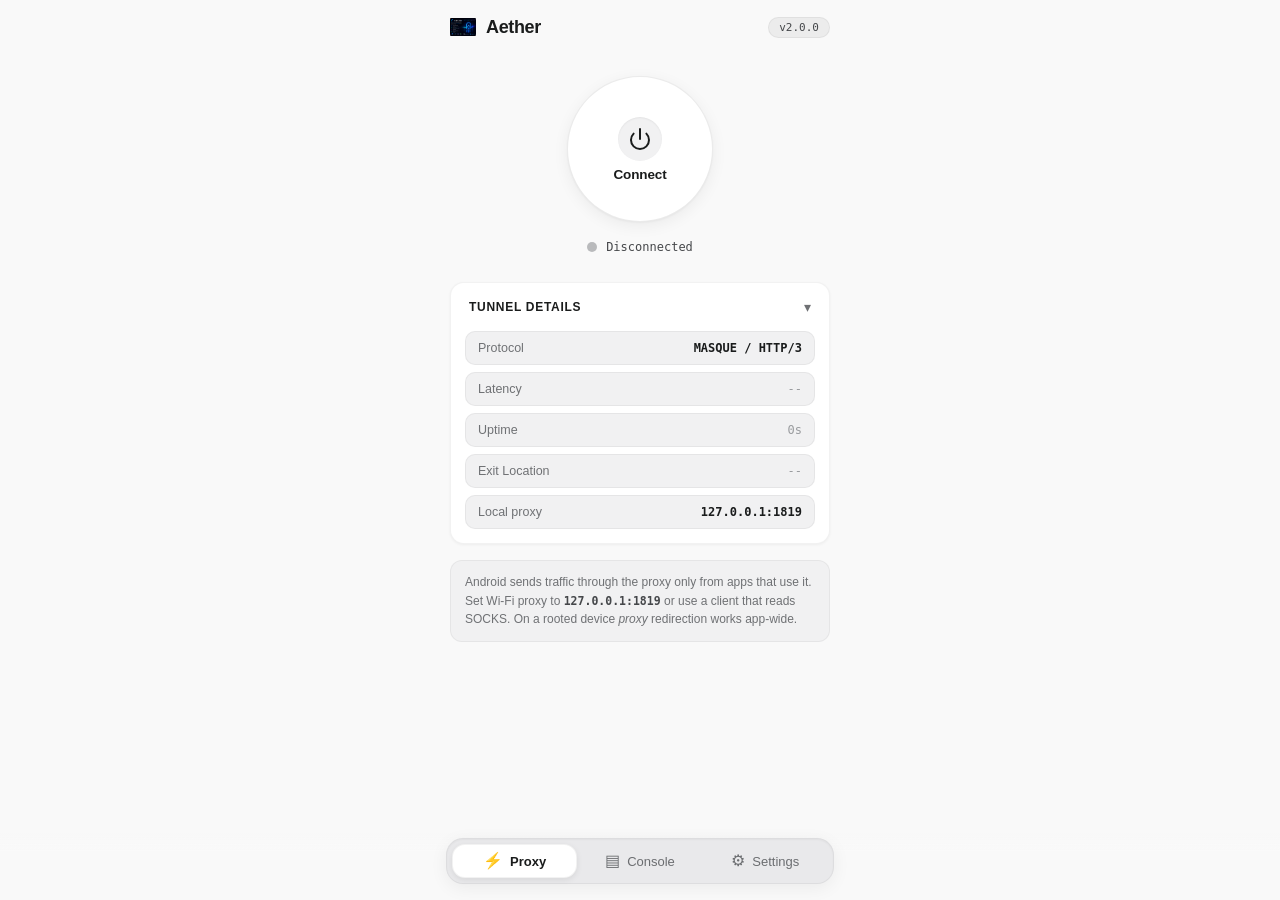
==== aether-mobile/ui/index.html @ 8cb01859 "Add Aether Android mobile app (Tauri v2, in-process core) + APK build workflow" ====
<!DOCTYPE html>
<html lang="en">
<head>
<meta charset="utf-8"/>
<meta name="viewport" content="width=device-width, initial-scale=1.0, viewport-fit=cover"/>
<title>Aether</title>
<link rel="stylesheet" href="css/style.css"/>
</head>
<body>
<main id="view-proxy" class="view active">
  <header class="bar">
    <div class="brand"><img src="assets/logo.png" alt="" class="logo"/><span class="brand-name">Aether</span></div>
    <span class="ver" id="verBadge">v2.0.0</span>
  </header>

  <section class="hero">
    <button id="connectBtn" class="big-btn" aria-pressed="false" type="button">
      <span class="beacon" id="beacon"></span>
      <span class="icon-wrap" id="iconWrap">
        <svg viewBox="0 0 24 24" fill="none" stroke="currentColor" stroke-width="2" stroke-linecap="round"><path d="M18.36 6.64a9 9 0 1 1-12.73 0"/><line x1="12" y1="2" x2="12" y2="12"/></svg>
      </span>
      <span class="btn-label" id="btnLabel">Connect</span>
    </button>
    <div class="status-line" role="status" aria-live="polite">
      <span class="dot" id="statusDot"></span>
      <span class="status-text" id="statusText">Disconnected</span>
    </div>
  </section>

  <section class="card" id="detailsCard">
    <button class="card-head" id="detailsToggle" aria-expanded="true" type="button">
      <span class="card-title">Tunnel Details</span>
      <span class="chev" id="detailsChev">▾</span>
    </button>
    <dl class="rows" id="detailsRows">
      <div class="row"><dt>Protocol</dt><dd id="valProtocol">MASQUE / HTTP/3</dd></div>
      <div class="row"><dt>Latency</dt><dd id="valLatency" class="dim">--</dd></div>
      <div class="row"><dt>Uptime</dt><dd id="valUptime" class="dim">0s</dd></div>
      <div class="row"><dt>Exit Location</dt><dd id="valExit" class="dim">--</dd></div>
      <div class="row"><dt>Local proxy</dt><dd id="valSocks">127.0.0.1:1819</dd></div>
    </dl>
  </section>

  <p class="hint">Android sends traffic through the proxy only from apps that use it. Set Wi-Fi proxy to <b id="hintSocks">127.0.0.1:1819</b> or use a client that reads SOCKS. On a rooted device <i>proxy</i> redirection works app-wide.</p>
</main>

<main id="view-console" class="view">
  <header class="bar">
    <div class="brand"><span class="brand-name">Activity</span></div>
    <div class="filters" role="tablist">
      <button class="chip active" data-filter="all" type="button">All</button>
      <button class="chip" data-filter="events" type="button">Events</button>
      <button class="chip" data-filter="errors" type="button">Errors</button>
    </div>
    <button class="icon-btn" id="clearLog" aria-label="Clear log" type="button">✕</button>
  </header>
  <div class="logbox" id="logbox" aria-live="polite"></div>
</main>

<main id="view-settings" class="view">
  <header class="bar">
    <div class="brand"><span class="brand-name">Settings</span></div>
    <span class="ver" id="verBadge2">v2.0.0</span>
  </header>

  <section class="field">
    <div class="field-top"><label for="protocolBtn">Protocol</label><span class="ok-tag" id="recTag">● Recommended</span></div>
    <button class="select" id="protocolBtn" type="button"><span id="protocolLabel">MASQUE (Default, HTTP/3)</span><span class="caret">▾</span></button>
    <div class="menu" id="protocolMenu" hidden>
      <button class="opt" data-val="masque" data-label="MASQUE (Default, HTTP/3)" data-desc="Low-latency tunnel over HTTP/3, looks like ordinary web traffic." type="button"><span>MASQUE (Default, HTTP/3)</span><span class="tick">✓</span></button>
      <button class="opt" data-val="masque-h2" data-label="MASQUE over TCP (HTTP/2)" data-desc="Same tunnel over TCP 443. Use when UDP is blocked or throttled." type="button"><span>MASQUE over TCP (HTTP/2)</span><span class="tick">✓</span></button>
      <button class="opt" data-val="wg" data-label="WireGuard" data-desc="Classic UDP tunnel. Fastest where UDP passes." type="button"><span>WireGuard</span><span class="tick">✓</span></button>
    </div>
    <p class="desc" id="protocolDesc">Low-latency tunnel over HTTP/3, looks like ordinary web traffic.</p>
  </section>

  <section class="field">
    <div class="field-top"><span>Scan speed</span><span class="mono-tag" id="scanHint">~default sweep</span></div>
    <div class="seg" data-group="scan" role="radiogroup">
      <button class="seg-btn" data-val="fast" data-hint="first answer wins" type="button">Fast</button>
      <button class="seg-btn active" data-val="balanced" data-hint="~default sweep" type="button">Balanced</button>
      <button class="seg-btn" data-val="deep" data-hint="whole ranges" type="button">Deep</button>
    </div>
    <p class="desc">Measures edge latency before it picks a gateway.</p>
  </section>

  <section class="field">
    <div class="field-top"><span>Obfuscation</span><span class="mono-tag" id="obfHint">padding + jitter</span></div>
    <div class="seg" data-group="obfuscation" role="radiogroup">
      <button class="seg-btn" data-val="off" data-hint="raw packets (lowest overhead)" type="button">Off</button>
      <button class="seg-btn active" data-val="balanced" data-hint="padding + jitter" type="button">Balanced</button>
      <button class="seg-btn" data-val="strong" data-hint="max entropy" type="button">Strong</button>
    </div>
    <p class="desc">Shapes the handshake so deep packet inspection cannot match it.</p>
  </section>

  <section class="field">
    <div class="field-top"><label for="serverInput">Server (IP:port)</label><span class="mono-tag">Optional</span></div>
    <input id="serverInput" class="input mono" type="text" inputmode="url" placeholder="auto (leave empty)" autocomplete="off" spellcheck="false"/>
    <p class="desc">Usually you don't need this; Aether routes to the fastest verified edge by itself.</p>
  </section>

  <button class="restore" id="restoreBtn" type="button">Restore defaults</button>
  <span class="saved" id="savedFlash" hidden>✓ Saved</span>
</main>

<nav class="dock" aria-label="Main navigation" role="tablist">
  <div class="dock-inner">
    <span class="pill" id="dockPill"></span>
    <button class="tab active" data-view="proxy" type="button"><span class="t-ic">⚡</span><span>Proxy</span></button>
    <button class="tab" data-view="console" type="button"><span class="t-ic">▤</span><span>Console</span></button>
    <button class="tab" data-view="settings" type="button"><span class="t-ic">⚙</span><span>Settings</span></button>
  </div>
</nav>

<script src="js/app.js"></script>
</body>
</html>
---- aether-mobile/ui/css/style.css ----
/* Aether mobile — faithful port of the Stitch high-contrast design.
   No webfonts, no CDN: the phone may be behind filters. System UI + monospace only. */

:root {
  --bg: #f9f9f9;
  --card: #ffffff;
  --ink: #1a1c1c;
  --ink-2: #45474a;
  --ink-3: #6f7174;
  --line: rgba(0, 0, 0, 0.08);
  --line-2: rgba(0, 0, 0, 0.05);
  --seg-bg: #ebecee;
  --green: #1b6d24;
  --green-soft: #a0f399;
  --red: #ba1a1a;
  --red-soft: #ffdad6;
  --mono: ui-monospace, "Cascadia Mono", "Roboto Mono", Consolas, monospace;
  --sans: -apple-system, "Segoe UI", Roboto, Inter, "Helvetica Neue", Arial, sans-serif;
}

* { box-sizing: border-box; margin: 0; padding: 0; -webkit-tap-highlight-color: transparent; }

html, body {
  height: 100%;
  background: var(--bg);
  color: var(--ink);
  font-family: var(--sans);
  font-size: 14px;
  overscroll-behavior: none;
  user-select: none;
}

.view {
  display: none;
  flex-direction: column;
  min-height: 100%;
  max-width: 420px;
  margin: 0 auto;
  padding: 0 20px 120px;
}
.view.active { display: flex; }

.bar {
  display: flex;
  align-items: center;
  justify-content: space-between;
  gap: 8px;
  padding: 14px 0 10px;
}
.brand { display: flex; align-items: center; gap: 10px; }
.logo { width: 26px; height: 26px; border-radius: 6px; object-fit: contain; }
.brand-name { font-size: 18px; font-weight: 600; letter-spacing: -0.02em; }
.ver {
  font-family: var(--mono);
  font-size: 11px; font-weight: 500; color: var(--ink-2);
  background: #ececec; border: 1px solid var(--line-2);
  padding: 3px 10px; border-radius: 999px;
}

/* ---------- proxy ---------- */
.hero { display: flex; flex-direction: column; align-items: center; padding: 26px 0 10px; }

.big-btn {
  position: relative;
  width: 146px; height: 146px; border-radius: 50%;
  background: var(--card);
  border: 1px solid var(--line);
  box-shadow: 0 4px 16px rgba(0,0,0,.06), 0 1px 2px rgba(0,0,0,.04);
  display: flex; flex-direction: column; align-items: center; justify-content: center; gap: 6px;
  cursor: pointer;
  transition: transform .15s ease, background .25s ease, border-color .25s ease, box-shadow .25s ease;
  color: var(--ink);
}
.big-btn:active { transform: scale(.96); }
.icon-wrap {
  width: 44px; height: 44px; border-radius: 50%;
  background: #f1f1f2; color: var(--ink);
  display: flex; align-items: center; justify-content: center;
  box-shadow: inset 0 1px 2px rgba(0,0,0,.06);
  transition: background .25s ease, color .25s ease;
}
.icon-wrap svg { width: 24px; height: 24px; }
.btn-label { font-size: 13.5px; font-weight: 600; letter-spacing: -0.01em; }
.beacon {
  display: none;
  position: absolute; inset: -5px; border-radius: 50%;
  background: var(--green); opacity: .18;
  animation: ping 1.6s cubic-bezier(0, 0, .2, 1) infinite;
  pointer-events: none;
}
@keyframes ping { 75%, 100% { transform: scale(1.18); opacity: 0; } }

.big-btn.on {
  background: var(--green); border-color: var(--green);
  color: #fff;
  box-shadow: 0 6px 22px rgba(27, 109, 36, .35), 0 1px 2px rgba(0,0,0,.06);
}
.big-btn.on .icon-wrap { background: rgba(255,255,255,.18); color: #fff; box-shadow: none; }
.big-btn.on .beacon { display: block; background: #fff; opacity: .14; }
.big-btn.busy .icon-wrap svg { animation: spin 1s linear infinite; }
@keyframes spin { to { transform: rotate(360deg); } }

.status-line { display: flex; align-items: center; gap: 9px; margin-top: 18px; }
.dot { width: 10px; height: 10px; border-radius: 50%; background: #b9babc; transition: background .25s; }
.dot.green { background: var(--green); }
.dot.amber { background: #b26a00; }
.dot.red { background: var(--red); }
.status-text { font-family: var(--mono); font-size: 12px; font-weight: 500; color: var(--ink-2); }
.status-text.green { color: var(--green); font-weight: 600; }
.status-text.red { color: var(--red); font-weight: 600; }

.card {
  background: var(--card);
  border: 1px solid var(--line-2);
  border-radius: 14px;
  box-shadow: 0 1px 3px rgba(0,0,0,.05);
  overflow: hidden;
  margin-top: 18px;
}
.card-head {
  width: 100%; display: flex; align-items: center; justify-content: space-between;
  padding: 16px 18px; background: none; border: none; cursor: pointer;
}
.card-title {
  font-size: 12px; font-weight: 600; letter-spacing: .06em; text-transform: uppercase;
  color: var(--ink);
}
.chev { color: var(--ink-3); transition: transform .2s; font-size: 14px; }
.chev.closed { transform: rotate(-90deg); }
.rows { padding: 0 14px 14px; display: flex; flex-direction: column; gap: 7px; }
.rows.hidden { display: none; }
.row {
  display: flex; align-items: center; justify-content: space-between;
  background: #f1f1f2; border: 1px solid var(--line-2);
  padding: 9px 12px; border-radius: 10px;
}
.row dt { font-size: 12.5px; font-weight: 500; color: var(--ink-3); }
.row dd { font-family: var(--mono); font-size: 12px; font-weight: 600; color: var(--ink); }
.row dd.dim { color: #9a9c9f; font-weight: 500; }

.hint {
  margin-top: 16px; padding: 12px 14px;
  font-size: 12px; line-height: 1.55; color: var(--ink-3);
  background: #f1f1f2; border-radius: 12px; border: 1px solid var(--line-2);
}
.hint b { font-family: var(--mono); font-size: 11.5px; color: var(--ink-2); }

/* ---------- console ---------- */
.filters { display: flex; gap: 4px; background: var(--seg-bg); border: 1px solid var(--line-2); padding: 4px; border-radius: 13px; }
.chip {
  border: none; background: transparent; cursor: pointer;
  font-family: var(--sans); font-size: 12px; font-weight: 600; color: var(--ink-2);
  padding: 7px 12px; border-radius: 9px; transition: all .15s;
}
.chip.active { background: #fff; color: var(--ink); box-shadow: 0 1px 3px rgba(0,0,0,.08); }
.icon-btn { border: none; background: transparent; color: var(--ink-2); font-size: 15px; padding: 8px; cursor: pointer; border-radius: 9px; }
.icon-btn:active { background: #ececec; }

.logbox {
  flex: 1; min-height: 300px;
  background: var(--card); border: 1px solid var(--line-2); border-radius: 14px;
  box-shadow: 0 1px 3px rgba(0,0,0,.05);
  padding: 10px; display: flex; flex-direction: column; gap: 5px;
  overflow-y: auto; font-family: var(--mono); font-size: 11.5px; line-height: 1.5;
}
.lg { display: flex; gap: 9px; padding: 7px 9px; border-radius: 10px; color: var(--ink); }
.lg .t { color: #8a8c8f; flex-shrink: 0; }
.lg .d { width: 6px; height: 6px; border-radius: 50%; background: #b9babc; margin-top: 5px; flex-shrink: 0; }
.lg.ev { background: #eaf6ea; border: 1px solid rgba(27,109,36,.16); font-weight: 500; }
.lg.ev .d { background: var(--green); }
.lg.ev .t { color: var(--green); }
.lg.err { background: #fdecec; border: 1px solid rgba(186,26,26,.16); }
.lg.err .d { background: var(--red); }
.lg.err .t { color: var(--red); }
.lg.dbg { color: var(--ink-3); }
.lg-empty { text-align: center; color: var(--ink-3); font-family: var(--sans); font-size: 13px; padding: 40px 10px; }

/* ---------- settings ---------- */
.field { margin-top: 18px; display: flex; flex-direction: column; gap: 8px; }
.field-top { display: flex; align-items: center; justify-content: space-between; }
.field-top label, .field-top span:first-child { font-size: 13.5px; font-weight: 600; color: var(--ink); }
.ok-tag { font-family: var(--mono); font-size: 11px; font-weight: 500; color: var(--green); }
.mono-tag { font-family: var(--mono); font-size: 11px; color: var(--ink-3); }

.select {
  width: 100%; height: 46px; padding: 0 14px;
  display: flex; align-items: center; justify-content: space-between;
  background: var(--card); color: var(--ink);
  border: 1px solid rgba(0,0,0,.14); border-radius: 10px;
  font-family: var(--sans); font-size: 13.5px; font-weight: 500;
  box-shadow: 0 1px 2px rgba(0,0,0,.05); cursor: pointer;
}
.caret { color: var(--ink-3); transition: transform .2s; }
.caret.up { transform: rotate(180deg); }

.menu {
  background: var(--card); border: 1px solid rgba(0,0,0,.12); border-radius: 13px;
  box-shadow: 0 12px 32px rgba(0,0,0,.14); padding: 6px; display: flex; flex-direction: column; gap: 2px;
}
.menu[hidden] { display: none; }
.opt {
  display: flex; align-items: center; justify-content: space-between; gap: 8px;
  width: 100%; text-align: left; background: transparent; border: none; cursor: pointer;
  padding: 11px 10px; border-radius: 9px; color: var(--ink); font-size: 13.5px; font-weight: 500;
}
.opt .tick { color: var(--green); font-weight: 700; opacity: 0; }
.opt.sel { background: #f1f1f2; font-weight: 600; }
.opt.sel .tick { opacity: 1; }
.desc { font-size: 12.5px; line-height: 1.55; color: var(--ink-3); }

.seg {
  display: grid; grid-template-columns: repeat(3, 1fr); gap: 4px;
  background: var(--seg-bg); border: 1px solid var(--line-2); padding: 4px; border-radius: 14px;
}
.seg-btn {
  border: none; background: transparent; cursor: pointer; padding: 10px 0;
  border-radius: 10px; font-family: var(--sans); font-size: 13px; font-weight: 500; color: var(--ink-3);
  transition: all .18s ease;
}
.seg-btn.active {
  background: #fff; color: var(--ink); font-weight: 600;
  box-shadow: 0 1px 3px rgba(0,0,0,.08), 0 1px 2px rgba(0,0,0,.04);
  border: 1px solid var(--line-2);
}

.input {
  width: 100%; height: 46px; padding: 0 14px;
  background: var(--card); color: var(--ink);
  border: 1px solid rgba(0,0,0,.14); border-radius: 10px;
  font-size: 13px; box-shadow: 0 1px 2px rgba(0,0,0,.04);
}
.input.mono { font-family: var(--mono); }
.input::placeholder { color: #a0a2a5; font-family: var(--mono); }
.input:focus { outline: none; border-color: rgba(0,0,0,.3); box-shadow: 0 0 0 3px rgba(0,0,0,.05); }

.restore {
  margin-top: 26px; align-self: flex-start;
  border: none; background: transparent; cursor: pointer;
  color: var(--ink-2); font-family: var(--sans); font-size: 13px; font-weight: 500;
  padding: 8px 4px;
}
.restore:active { color: var(--ink); }
.saved { margin-top: 8px; font-family: var(--mono); font-size: 11.5px; color: var(--green); align-self: flex-end; }

/* ---------- dock ---------- */
.dock {
  position: fixed; left: 0; right: 0; bottom: 0; z-index: 40;
  padding: 6px 16px calc(16px + env(safe-area-inset-bottom));
  display: flex; justify-content: center;
  background: linear-gradient(to top, var(--bg) 70%, transparent);
  pointer-events: none;
}
.dock-inner {
  pointer-events: auto;
  position: relative;
  width: 100%; max-width: 388px;
  display: flex; align-items: center;
  background: #e9e9eb; border: 1px solid var(--line-2);
  border-radius: 17px; padding: 5px;
  box-shadow: inset 0 1px 2px rgba(0,0,0,.04), 0 4px 18px rgba(0,0,0,.06);
}
.pill {
  position: absolute; top: 5px; bottom: 5px; left: 5px;
  width: calc((100% - 10px) / 3);
  background: #fff; border: 1px solid var(--line-2); border-radius: 13px;
  box-shadow: 0 2px 6px rgba(0,0,0,.08);
  transition: transform .28s cubic-bezier(.16, 1, .3, 1);
  pointer-events: none;
}
.tab {
  position: relative; z-index: 2; flex: 1;
  display: flex; align-items: center; justify-content: center; gap: 7px;
  padding: 9px 0; border: none; background: transparent; cursor: pointer;
  font-family: var(--sans); font-size: 13px; font-weight: 500; color: #6b6d70;
  transition: color .18s;
}
.tab .t-ic { font-size: 16px; line-height: 1; }
.tab.active { color: var(--ink); font-weight: 600; }
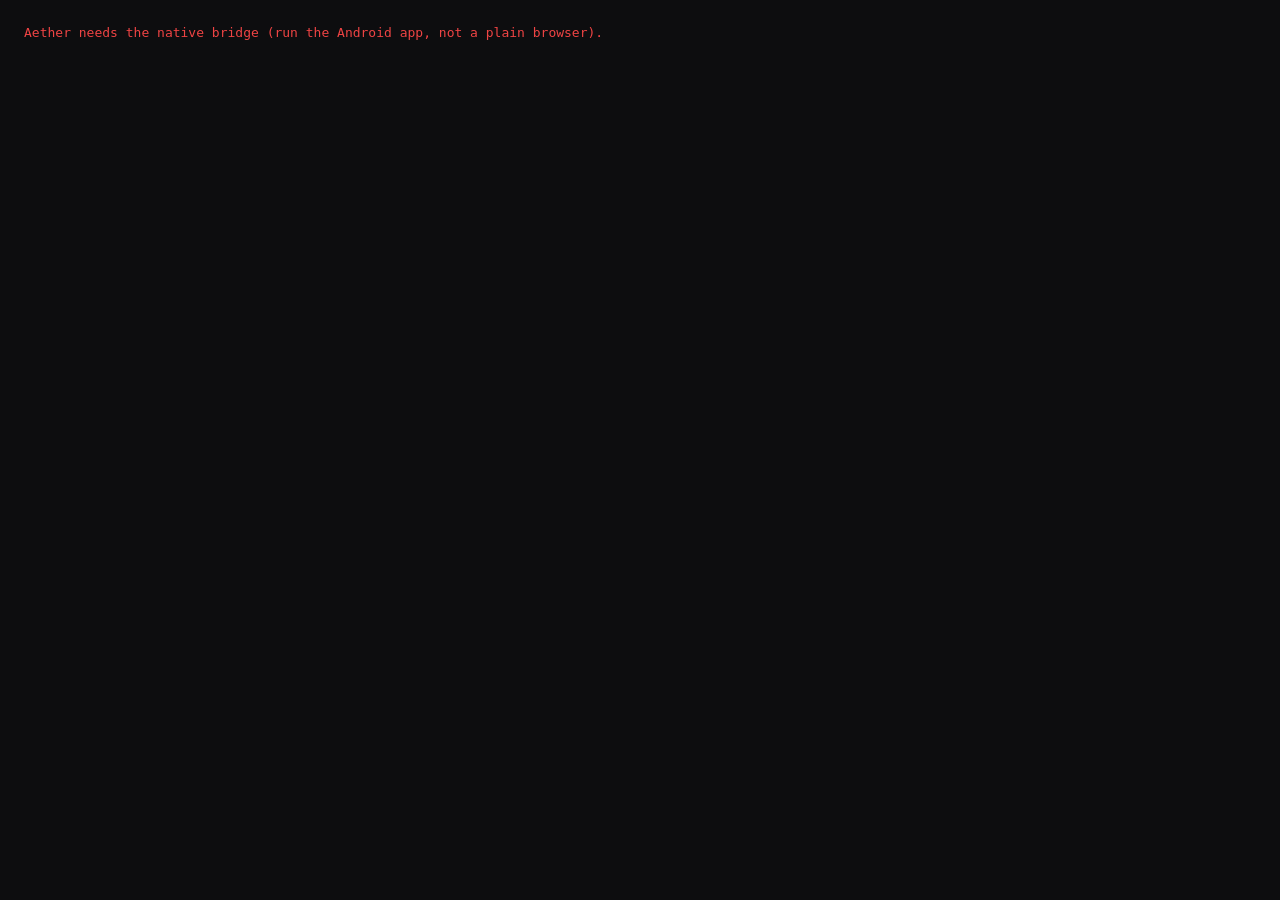
==== commit 58e1aaff: "Rebuild the mobile console UI and wire a real system-wide VpnService tun2socks" ====
--- a/aether-mobile/ui/index.html
+++ b/aether-mobile/ui/index.html
@@ -1,118 +1,266 @@
 <!DOCTYPE html>
-<html lang="en">
+<html class="dark" lang="en">
 <head>
 <meta charset="utf-8"/>
-<meta name="viewport" content="width=device-width, initial-scale=1.0, viewport-fit=cover"/>
+<meta content="width=device-width, initial-scale=1.0, maximum-scale=1.0, user-scalable=no, viewport-fit=cover" name="viewport"/>
 <title>Aether</title>
-<link rel="stylesheet" href="css/style.css"/>
+<link href="./css/style.css" rel="stylesheet"/>
 </head>
 <body>
-<main id="view-proxy" class="view active">
-  <header class="bar">
-    <div class="brand"><img src="assets/logo.png" alt="" class="logo"/><span class="brand-name">Aether</span></div>
-    <span class="ver" id="verBadge">v2.0.0</span>
-  </header>
-
-  <section class="hero">
-    <button id="connectBtn" class="big-btn" aria-pressed="false" type="button">
-      <span class="beacon" id="beacon"></span>
-      <span class="icon-wrap" id="iconWrap">
-        <svg viewBox="0 0 24 24" fill="none" stroke="currentColor" stroke-width="2" stroke-linecap="round"><path d="M18.36 6.64a9 9 0 1 1-12.73 0"/><line x1="12" y1="2" x2="12" y2="12"/></svg>
-      </span>
-      <span class="btn-label" id="btnLabel">Connect</span>
+<header class="topbar">
+  <div class="brand">
+    <svg class="brand-mark" viewBox="0 0 32 32" aria-hidden="true">
+      <defs><linearGradient id="ag" x1="0" y1="0" x2="1" y2="1">
+        <stop offset="0" stop-color="#ffd7a8"/><stop offset="0.5" stop-color="#f2711c"/><stop offset="1" stop-color="#9e4300"/>
+      </linearGradient></defs>
+      <rect x="1.5" y="1.5" width="29" height="29" rx="9" fill="#141417" stroke="#2a2a30"/>
+      <path d="M16 7.5 L23 24 H19.4 L18.1 20.6 H13.9 L12.6 24 H9 Z M14.9 17.6 H17.1 L16 14.2 Z" fill="url(#ag)"/>
+    </svg>
+    <div class="brand-text">
+      <span class="brand-name">Aether</span>
+      <span class="tag" id="version-tag">v2.0.0</span>
+    </div>
+  </div>
+  <button class="icon-btn" id="header-mode-btn" title="Routing mode" type="button">
+    <span class="mode-chip" id="header-mode-chip">PROXY</span>
+  </button>
+</header>
+
+<main id="main">
+  <!-- ============================ PROXY ============================ -->
+  <section class="view active" id="view-proxy">
+    <!-- Routing mode: real switch between the SOCKS5 proxy and the system-wide VPN -->
+    <div class="seg" id="mode-group" role="group" aria-label="Routing mode">
+      <button class="seg-btn active" data-mode="proxy" type="button">
+        <span>Proxy (SOCKS5)</span>
+        <small>apps you point at 127.0.0.1:1819</small>
+      </button>
+      <button class="seg-btn" data-mode="vpn" type="button">
+        <span>VPN (system-wide)</span>
+        <small>every app, via VpnService</small>
+      </button>
+    </div>
+
+    <button class="route-card" id="route-card" type="button">
+      <span class="route-dot" id="route-dot"></span>
+      <span class="route-title" id="route-title">Smart Routing</span>
+      <span class="route-sub" id="route-sub">Auto-negotiate · fastest verified path</span>
+      <span class="route-ping" id="route-ping">-- ms</span>
     </button>
-    <div class="status-line" role="status" aria-live="polite">
-      <span class="dot" id="statusDot"></span>
-      <span class="status-text" id="statusText">Disconnected</span>
+
+    <div class="hero">
+      <div class="aura" id="glow-aura"></div>
+      <div class="orb-wrap" id="button-container">
+        <div class="ripple" id="ripple-wave"></div>
+        <svg class="orbital" viewBox="0 0 208 208" aria-hidden="true">
+          <circle class="orbital-track" cx="104" cy="104" r="92" fill="none" stroke-width="2.5"/>
+          <circle class="orbital-arc" id="progress-arc" cx="104" cy="104" r="92" fill="none" stroke-width="2.5"
+                  stroke-dasharray="578" stroke-dashoffset="578" stroke-linecap="round"/>
+        </svg>
+        <button class="power" id="main-power-btn" aria-label="Toggle tunnel" type="button">
+          <span class="power-well" id="power-inner-well">
+            <svg id="icon-power" class="power-icon" viewBox="0 0 24 24"><path d="M12 3v9"/><path d="M6.6 6.6a8 8 0 1 0 10.8 0"/></svg>
+            <svg id="icon-sync" class="power-icon hidden spin" viewBox="0 0 24 24"><path d="M21 12a9 9 0 1 1-3-6.7"/><path d="M21 3v6h-6"/></svg>
+            <svg id="icon-stop" class="power-icon hidden" viewBox="0 0 24 24"><rect x="6" y="6" width="12" height="12" rx="2"/></svg>
+            <svg id="icon-error" class="power-icon hidden" viewBox="0 0 24 24"><path d="M12 8v5"/><circle cx="12" cy="16.5" r="0.6"/><path d="M10.3 3.9 2.5 18a2 2 0 0 0 1.7 3h15.6a2 2 0 0 0 1.7-3L13.7 3.9a2 2 0 0 0-3.4 0Z"/></svg>
+          </span>
+        </button>
+      </div>
+      <div class="hero-status">
+        <div class="hero-status-head">
+          <span class="live-dot" id="live-indicator-dot"></span>
+          <h2 id="status-primary-text">Disconnected</h2>
+        </div>
+        <p class="mono dim" id="status-sub-text">Tap the dial to establish a verified tunnel</p>
+      </div>
+    </div>
+
+    <div class="stats">
+      <div class="stat">
+        <div class="stat-head"><span>Latency</span><span class="mono dim" id="stat-latency-hint">verified</span></div>
+        <div class="stat-value"><span id="stat-latency">--</span><small>ms</small></div>
+      </div>
+      <div class="stat">
+        <div class="stat-head"><span>Exit</span><span class="mono dim" id="stat-exit-hint">edge</span></div>
+        <div class="stat-value small"><span id="stat-exit">--</span></div>
+      </div>
+      <div class="stat">
+        <div class="stat-head"><span>Uptime</span><span class="mono dim">session</span></div>
+        <div class="stat-value small"><span id="card-uptime">00m 00s</span></div>
+      </div>
+    </div>
+
+    <div class="drawer" id="drawer">
+      <button class="drawer-head" id="details-toggle-btn" type="button" aria-expanded="false">
+        <span class="drawer-title">
+          <svg class="ic" viewBox="0 0 24 24"><rect x="3" y="4" width="18" height="16" rx="2"/><path d="m7 9 3 3-3 3"/><path d="M13 15h4"/></svg>
+          Engine telemetry
+        </span>
+        <span class="drawer-right">
+          <span class="pill" id="details-badge">idle</span>
+          <svg class="ic chev" id="drawer-chevron" viewBox="0 0 24 24"><path d="m6 9 6 6 6-6"/></svg>
+        </span>
+      </button>
+      <div class="drawer-body hidden" id="details-drawer-content">
+        <div class="row">
+          <div>
+            <span class="row-label">SOCKS5 ingress</span>
+            <span class="mono" id="socks-address">127.0.0.1:1819</span>
+          </div>
+          <button class="icon-btn small" id="copy-endpoint-btn" title="Copy endpoint" type="button">
+            <svg class="ic" viewBox="0 0 24 24"><rect x="9" y="9" width="11" height="11" rx="2"/><path d="M5 15V5a2 2 0 0 1 2-2h10"/></svg>
+          </button>
+        </div>
+        <div class="rows">
+          <div class="row"><span class="row-label">Routing mode</span><span class="mono" id="detail-mode">Proxy</span></div>
+          <div class="row"><span class="row-label">VPN service</span><span class="mono" id="detail-vpn">not requested</span></div>
+          <div class="row"><span class="row-label">Active protocol</span><span class="mono" id="protocol-name-display">--</span></div>
+          <div class="row"><span class="row-label">Transport</span><span class="mono" id="detail-transport">--</span></div>
+          <div class="row"><span class="row-label">Tunnel MTU</span><span class="mono" id="detail-mtu">--</span></div>
+          <div class="row"><span class="row-label">Exit edge</span><span class="mono" id="detail-edge">--</span></div>
+          <div class="row"><span class="row-label">WARP</span><span class="mono" id="detail-warp">--</span></div>
+          <div class="row"><span class="row-label">Session</span><span class="mono" id="stat-uptime">00m 00s</span></div>
+        </div>
+      </div>
+    </div>
+
+    <div class="summary">
+      <div class="summary-left">
+        <span class="summary-dot" id="summary-dot"></span>
+        <div>
+          <p class="summary-title" id="active-engine-title">No active engine</p>
+          <p class="mono dim" id="active-engine-sub">Protocol and obfuscation are chosen in Settings</p>
+        </div>
+      </div>
+      <button class="ghost-link" id="goto-settings" type="button">Edit</button>
     </div>
   </section>
 
-  <section class="card" id="detailsCard">
-    <button class="card-head" id="detailsToggle" aria-expanded="true" type="button">
-      <span class="card-title">Tunnel Details</span>
-      <span class="chev" id="detailsChev">▾</span>
-    </button>
-    <dl class="rows" id="detailsRows">
-      <div class="row"><dt>Protocol</dt><dd id="valProtocol">MASQUE / HTTP/3</dd></div>
-      <div class="row"><dt>Latency</dt><dd id="valLatency" class="dim">--</dd></div>
-      <div class="row"><dt>Uptime</dt><dd id="valUptime" class="dim">0s</dd></div>
-      <div class="row"><dt>Exit Location</dt><dd id="valExit" class="dim">--</dd></div>
-      <div class="row"><dt>Local proxy</dt><dd id="valSocks">127.0.0.1:1819</dd></div>
-    </dl>
+  <!-- ============================ CONSOLE ============================ -->
+  <section class="view" id="view-console">
+    <div class="bar">
+      <div class="chips" role="group" aria-label="Log filter">
+        <button class="chip active" data-filter="all" type="button">All</button>
+        <button class="chip" data-filter="events" type="button">Events</button>
+        <button class="chip" data-filter="errors" type="button">Errors</button>
+      </div>
+      <div class="bar-actions">
+        <button class="icon-btn" id="copy-log" title="Copy log stream" type="button">
+          <svg class="ic" viewBox="0 0 24 24"><rect x="9" y="9" width="11" height="11" rx="2"/><path d="M5 15V5a2 2 0 0 1 2-2h10"/></svg>
+        </button>
+        <button class="icon-btn" id="clearLog" title="Clear log" type="button">
+          <svg class="ic" viewBox="0 0 24 24"><path d="M4 7h16"/><path d="M9 7V5h6v2"/><path d="M6 7l1 13h10l1-13"/></svg>
+        </button>
+      </div>
+    </div>
+    <div class="terminal">
+      <div class="terminal-head">
+        <span class="term-dot"></span>
+        <span class="mono dim">aether core · stdout/stderr</span>
+        <span class="mono dim right" id="term-engine">idle</span>
+      </div>
+      <div class="feed" id="logbox">
+        <div class="lg-empty">Listening for core events…</div>
+      </div>
+      <div class="toast" id="copy-toast">Stream copied</div>
+    </div>
+    <footer class="foot">
+      <span class="pulse"><span class="pulse-ring"></span><span class="pulse-core"></span></span>
+      <span class="mono" id="stream-status">Listening · 0 events · 0 errors</span>
+    </footer>
   </section>
 
-  <p class="hint">Android sends traffic through the proxy only from apps that use it. Set Wi-Fi proxy to <b id="hintSocks">127.0.0.1:1819</b> or use a client that reads SOCKS. On a rooted device <i>proxy</i> redirection works app-wide.</p>
+  <!-- ============================ SETTINGS ============================ -->
+  <section class="view" id="view-settings">
+    <div class="card">
+      <div class="card-head">
+        <span class="card-title">Routing mode</span>
+        <span class="mono dim" id="mode-hint">Proxy only · nothing else is redirected</span>
+      </div>
+      <div class="seg compact" id="mode-group-settings" role="group" aria-label="Routing mode">
+        <button class="seg-btn active" data-mode="proxy" type="button">Proxy</button>
+        <button class="seg-btn" data-mode="vpn" type="button">VPN</button>
+      </div>
+    </div>
+
+    <div class="card">
+      <div class="card-head">
+        <span class="card-title">Protocol</span>
+        <span class="mono dim">L4 framing</span>
+      </div>
+      <div class="menu" id="protocolMenu">
+        <button class="opt" data-val="masque" type="button"><span class="opt-label">MASQUE / HTTP/3</span><span class="opt-desc">QUIC carrier</span></button>
+        <button class="opt" data-val="masque-h2" type="button"><span class="opt-label">MASQUE / HTTP/2</span><span class="opt-desc">TCP carrier, survives UDP filtering</span></button>
+        <button class="opt" data-val="wg" type="button"><span class="opt-label">WireGuard</span><span class="opt-desc">classic, fastest</span></button>
+      </div>
+    </div>
+
+    <div class="card">
+      <div class="card-head">
+        <span class="card-title">Scan mode</span>
+        <span class="mono dim" id="scanHint">balanced</span>
+      </div>
+      <div class="seg compact wrap" id="scan-group">
+        <button class="seg-btn" data-group="scan" data-val="turbo" type="button">Turbo</button>
+        <button class="seg-btn active" data-group="scan" data-val="balanced" type="button">Balanced</button>
+        <button class="seg-btn" data-group="scan" data-val="thorough" type="button">Thorough</button>
+        <button class="seg-btn" data-group="scan" data-val="stealth" type="button">Stealth</button>
+        <button class="seg-btn" data-group="scan" data-val="ironclad" type="button">Ironclad</button>
+      </div>
+    </div>
+
+    <div class="card">
+      <div class="card-head">
+        <span class="card-title">Obfuscation</span>
+        <span class="mono dim" id="obfHint">firewall</span>
+      </div>
+      <div class="seg compact wrap">
+        <button class="seg-btn" data-group="obfuscation" data-val="off" type="button">Off</button>
+        <button class="seg-btn" data-group="obfuscation" data-val="light" type="button">Light</button>
+        <button class="seg-btn active" data-group="obfuscation" data-val="firewall" type="button">Firewall</button>
+        <button class="seg-btn" data-group="obfuscation" data-val="balanced" type="button">Balanced</button>
+        <button class="seg-btn" data-group="obfuscation" data-val="gfw" type="button">GFW</button>
+        <button class="seg-btn" data-group="obfuscation" data-val="aggressive" type="button">Aggressive</button>
+      </div>
+    </div>
+
+    <div class="card">
+      <div class="card-head">
+        <span class="card-title">Pinned edge</span>
+        <span class="mono dim">optional</span>
+      </div>
+      <input class="text-input" id="serverInput" placeholder="162.159.192.1:2408 — blank scans instead" spellcheck="false" type="text"/>
+      <p class="hint mono dim">Empty means the core scans and picks the fastest verified edge.</p>
+    </div>
+
+    <div class="card">
+      <div class="card-head"><span class="card-title">Session</span></div>
+      <div class="row"><span class="row-label">SOCKS5 ingress</span><span class="mono">127.0.0.1:1819</span></div>
+      <div class="row"><span class="row-label">Settings file</span><span class="mono dim">settings.json (app data dir)</span></div>
+    </div>
+
+    <div class="settings-actions">
+      <button class="btn-ghost" id="restoreBtn" type="button">Restore defaults</button>
+      <span class="mono saved hidden" id="savedFlash">saved</span>
+    </div>
+  </section>
 </main>
 
-<main id="view-console" class="view">
-  <header class="bar">
-    <div class="brand"><span class="brand-name">Activity</span></div>
-    <div class="filters" role="tablist">
-      <button class="chip active" data-filter="all" type="button">All</button>
-      <button class="chip" data-filter="events" type="button">Events</button>
-      <button class="chip" data-filter="errors" type="button">Errors</button>
-    </div>
-    <button class="icon-btn" id="clearLog" aria-label="Clear log" type="button">✕</button>
-  </header>
-  <div class="logbox" id="logbox" aria-live="polite"></div>
-</main>
-
-<main id="view-settings" class="view">
-  <header class="bar">
-    <div class="brand"><span class="brand-name">Settings</span></div>
-    <span class="ver" id="verBadge2">v2.0.0</span>
-  </header>
-
-  <section class="field">
-    <div class="field-top"><label for="protocolBtn">Protocol</label><span class="ok-tag" id="recTag">● Recommended</span></div>
-    <button class="select" id="protocolBtn" type="button"><span id="protocolLabel">MASQUE (Default, HTTP/3)</span><span class="caret">▾</span></button>
-    <div class="menu" id="protocolMenu" hidden>
-      <button class="opt" data-val="masque" data-label="MASQUE (Default, HTTP/3)" data-desc="Low-latency tunnel over HTTP/3, looks like ordinary web traffic." type="button"><span>MASQUE (Default, HTTP/3)</span><span class="tick">✓</span></button>
-      <button class="opt" data-val="masque-h2" data-label="MASQUE over TCP (HTTP/2)" data-desc="Same tunnel over TCP 443. Use when UDP is blocked or throttled." type="button"><span>MASQUE over TCP (HTTP/2)</span><span class="tick">✓</span></button>
-      <button class="opt" data-val="wg" data-label="WireGuard" data-desc="Classic UDP tunnel. Fastest where UDP passes." type="button"><span>WireGuard</span><span class="tick">✓</span></button>
-    </div>
-    <p class="desc" id="protocolDesc">Low-latency tunnel over HTTP/3, looks like ordinary web traffic.</p>
-  </section>
-
-  <section class="field">
-    <div class="field-top"><span>Scan speed</span><span class="mono-tag" id="scanHint">~default sweep</span></div>
-    <div class="seg" data-group="scan" role="radiogroup">
-      <button class="seg-btn" data-val="fast" data-hint="first answer wins" type="button">Fast</button>
-      <button class="seg-btn active" data-val="balanced" data-hint="~default sweep" type="button">Balanced</button>
-      <button class="seg-btn" data-val="deep" data-hint="whole ranges" type="button">Deep</button>
-    </div>
-    <p class="desc">Measures edge latency before it picks a gateway.</p>
-  </section>
-
-  <section class="field">
-    <div class="field-top"><span>Obfuscation</span><span class="mono-tag" id="obfHint">padding + jitter</span></div>
-    <div class="seg" data-group="obfuscation" role="radiogroup">
-      <button class="seg-btn" data-val="off" data-hint="raw packets (lowest overhead)" type="button">Off</button>
-      <button class="seg-btn active" data-val="balanced" data-hint="padding + jitter" type="button">Balanced</button>
-      <button class="seg-btn" data-val="strong" data-hint="max entropy" type="button">Strong</button>
-    </div>
-    <p class="desc">Shapes the handshake so deep packet inspection cannot match it.</p>
-  </section>
-
-  <section class="field">
-    <div class="field-top"><label for="serverInput">Server (IP:port)</label><span class="mono-tag">Optional</span></div>
-    <input id="serverInput" class="input mono" type="text" inputmode="url" placeholder="auto (leave empty)" autocomplete="off" spellcheck="false"/>
-    <p class="desc">Usually you don't need this; Aether routes to the fastest verified edge by itself.</p>
-  </section>
-
-  <button class="restore" id="restoreBtn" type="button">Restore defaults</button>
-  <span class="saved" id="savedFlash" hidden>✓ Saved</span>
-</main>
-
-<nav class="dock" aria-label="Main navigation" role="tablist">
-  <div class="dock-inner">
-    <span class="pill" id="dockPill"></span>
-    <button class="tab active" data-view="proxy" type="button"><span class="t-ic">⚡</span><span>Proxy</span></button>
-    <button class="tab" data-view="console" type="button"><span class="t-ic">▤</span><span>Console</span></button>
-    <button class="tab" data-view="settings" type="button"><span class="t-ic">⚙</span><span>Settings</span></button>
-  </div>
+<nav class="dock" id="dock">
+  <button class="tab" data-view="proxy" type="button">
+    <svg class="ic" viewBox="0 0 24 24"><path d="M12 21a9 9 0 1 0-9-9"/><path d="M3 3v6h6"/><circle cx="12" cy="12" r="3"/></svg>
+    <span>Proxy</span>
+  </button>
+  <button class="tab" data-view="console" type="button">
+    <svg class="ic" viewBox="0 0 24 24"><rect x="3" y="4" width="18" height="16" rx="2"/><path d="m7 9 3 3-3 3"/><path d="M13 15h4"/></svg>
+    <span>Console</span>
+  </button>
+  <button class="tab" data-view="settings" type="button">
+    <svg class="ic" viewBox="0 0 24 24"><circle cx="12" cy="12" r="3"/><path d="M19.4 15a1.65 1.65 0 0 0 .33 1.82l.06.06a2 2 0 1 1-2.83 2.83l-.06-.06a1.65 1.65 0 0 0-2.82 1.17V21a2 2 0 1 1-4 0v-.09A1.65 1.65 0 0 0 7.9 19.4a1.65 1.65 0 0 0-1.82.33l-.06.06a2 2 0 1 1-2.83-2.83l.06-.06A1.65 1.65 0 0 0 3.6 15H3.5a2 2 0 1 1 0-4h.09A1.65 1.65 0 0 0 5 9.4a1.65 1.65 0 0 0-.33-1.82l-.06-.06a2 2 0 1 1 2.83-2.83l.06.06A1.65 1.65 0 0 0 9 5.6V3.5a2 2 0 1 1 4 0v.09A1.65 1.65 0 0 0 15 5a1.65 1.65 0 0 0 1.82-.33l.06-.06a2 2 0 1 1 2.83 2.83l-.06.06A1.65 1.65 0 0 0 19.4 9v.09a2 2 0 1 1 0 4H19.4Z"/></svg>
+    <span>Settings</span>
+  </button>
 </nav>
 
-<script src="js/app.js"></script>
+<script src="./js/app.js" type="module"></script>
 </body>
 </html>
--- a/aether-mobile/ui/css/style.css
+++ b/aether-mobile/ui/css/style.css
@@ -1,278 +1,244 @@
-/* Aether mobile — faithful port of the Stitch high-contrast design.
-   No webfonts, no CDN: the phone may be behind filters. System UI + monospace only. */
+/* Aether mobile - instrument-panel dark theme.
+   No webfonts and no CDN: the app must run offline and stay small. */
 
 :root {
-  --bg: #f9f9f9;
-  --card: #ffffff;
-  --ink: #1a1c1c;
-  --ink-2: #45474a;
-  --ink-3: #6f7174;
-  --line: rgba(0, 0, 0, 0.08);
-  --line-2: rgba(0, 0, 0, 0.05);
-  --seg-bg: #ebecee;
-  --green: #1b6d24;
-  --green-soft: #a0f399;
-  --red: #ba1a1a;
-  --red-soft: #ffdad6;
-  --mono: ui-monospace, "Cascadia Mono", "Roboto Mono", Consolas, monospace;
-  --sans: -apple-system, "Segoe UI", Roboto, Inter, "Helvetica Neue", Arial, sans-serif;
-}
-
-* { box-sizing: border-box; margin: 0; padding: 0; -webkit-tap-highlight-color: transparent; }
-
-html, body {
-  height: 100%;
+  --bg: #0d0d0f;
+  --bg-low: #111114;
+  --panel: #141417;
+  --panel-high: #1a1a1e;
+  --line: #222227;
+  --line-soft: #2d2d35;
+  --text: #e4e1e6;
+  --text-dim: #9ca3af;
+  --text-faint: #6b7280;
+  --primary: #f2711c;
+  --primary-soft: #ffb691;
+  --ok: #2dd4bf;
+  --ok-dim: #4edea3;
+  --warn: #f59e0b;
+  --err: #ef4444;
+  --mono: ui-monospace, SFMono-Regular, "JetBrains Mono", Menlo, Consolas, monospace;
+  --sans: "Inter", system-ui, -apple-system, "Segoe UI", Roboto, sans-serif;
+  --safe-top: env(safe-area-inset-top, 0px);
+  --safe-bottom: env(safe-area-inset-bottom, 0px);
+}
+
+* { box-sizing: border-box; -webkit-tap-highlight-color: transparent; }
+html, body { margin: 0; padding: 0; width: 100%; }
+body {
   background: var(--bg);
-  color: var(--ink);
+  color: var(--text);
   font-family: var(--sans);
-  font-size: 14px;
+  font-size: 13px;
+  line-height: 1.45;
   overscroll-behavior: none;
   user-select: none;
-}
-
-.view {
-  display: none;
-  flex-direction: column;
-  min-height: 100%;
-  max-width: 420px;
-  margin: 0 auto;
-  padding: 0 20px 120px;
-}
+  min-height: 100dvh;
+}
+.mono { font-family: var(--mono); }
+.dim { color: var(--text-dim); }
+.hidden { display: none !important; }
+.right { margin-left: auto; }
+.ic { width: 16px; height: 16px; fill: none; stroke: currentColor; stroke-width: 1.8; stroke-linecap: round; stroke-linejoin: round; }
+.spin { animation: spin 1.1s linear infinite; }
+@keyframes spin { to { transform: rotate(360deg); } }
+
+/* ---------------- top bar ---------------- */
+.topbar {
+  position: sticky; top: 0; z-index: 40;
+  display: flex; align-items: center; justify-content: space-between;
+  gap: 12px; padding: calc(var(--safe-top) + 10px) 16px 10px;
+  background: rgba(13, 13, 15, 0.92);
+  backdrop-filter: blur(14px);
+  border-bottom: 1px solid var(--line);
+}
+.brand { display: flex; align-items: center; gap: 10px; }
+.brand-mark { width: 32px; height: 32px; }
+.brand-text { display: flex; align-items: center; gap: 8px; }
+.brand-name { font-size: 16px; font-weight: 600; letter-spacing: -0.01em; }
+.tag {
+  font-family: var(--mono); font-size: 10px; color: var(--text-dim);
+  background: var(--panel); border: 1px solid var(--line);
+  padding: 1px 6px; border-radius: 4px;
+}
+.mode-chip {
+  font-family: var(--mono); font-size: 10px; font-weight: 600; letter-spacing: 0.08em;
+  color: var(--primary-soft); background: rgba(242, 113, 28, 0.12);
+  border: 1px solid rgba(242, 113, 28, 0.35); padding: 3px 8px; border-radius: 999px;
+}
+.mode-chip.vpn { color: var(--ok-dim); background: rgba(45, 212, 191, 0.12); border-color: rgba(45, 212, 191, 0.35); }
+
+/* ---------------- layout ---------------- */
+main { padding: 14px 16px calc(var(--safe-bottom) + 92px); display: flex; flex-direction: column; gap: 12px; }
+.view { display: none; flex-direction: column; gap: 12px; }
 .view.active { display: flex; }
 
-.bar {
-  display: flex;
-  align-items: center;
-  justify-content: space-between;
-  gap: 8px;
-  padding: 14px 0 10px;
-}
-.brand { display: flex; align-items: center; gap: 10px; }
-.logo { width: 26px; height: 26px; border-radius: 6px; object-fit: contain; }
-.brand-name { font-size: 18px; font-weight: 600; letter-spacing: -0.02em; }
-.ver {
-  font-family: var(--mono);
-  font-size: 11px; font-weight: 500; color: var(--ink-2);
-  background: #ececec; border: 1px solid var(--line-2);
-  padding: 3px 10px; border-radius: 999px;
-}
-
-/* ---------- proxy ---------- */
-.hero { display: flex; flex-direction: column; align-items: center; padding: 26px 0 10px; }
-
-.big-btn {
-  position: relative;
-  width: 146px; height: 146px; border-radius: 50%;
-  background: var(--card);
-  border: 1px solid var(--line);
-  box-shadow: 0 4px 16px rgba(0,0,0,.06), 0 1px 2px rgba(0,0,0,.04);
-  display: flex; flex-direction: column; align-items: center; justify-content: center; gap: 6px;
-  cursor: pointer;
-  transition: transform .15s ease, background .25s ease, border-color .25s ease, box-shadow .25s ease;
-  color: var(--ink);
-}
-.big-btn:active { transform: scale(.96); }
-.icon-wrap {
-  width: 44px; height: 44px; border-radius: 50%;
-  background: #f1f1f2; color: var(--ink);
-  display: flex; align-items: center; justify-content: center;
-  box-shadow: inset 0 1px 2px rgba(0,0,0,.06);
-  transition: background .25s ease, color .25s ease;
-}
-.icon-wrap svg { width: 24px; height: 24px; }
-.btn-label { font-size: 13.5px; font-weight: 600; letter-spacing: -0.01em; }
-.beacon {
-  display: none;
-  position: absolute; inset: -5px; border-radius: 50%;
-  background: var(--green); opacity: .18;
-  animation: ping 1.6s cubic-bezier(0, 0, .2, 1) infinite;
-  pointer-events: none;
-}
-@keyframes ping { 75%, 100% { transform: scale(1.18); opacity: 0; } }
-
-.big-btn.on {
-  background: var(--green); border-color: var(--green);
-  color: #fff;
-  box-shadow: 0 6px 22px rgba(27, 109, 36, .35), 0 1px 2px rgba(0,0,0,.06);
-}
-.big-btn.on .icon-wrap { background: rgba(255,255,255,.18); color: #fff; box-shadow: none; }
-.big-btn.on .beacon { display: block; background: #fff; opacity: .14; }
-.big-btn.busy .icon-wrap svg { animation: spin 1s linear infinite; }
-@keyframes spin { to { transform: rotate(360deg); } }
-
-.status-line { display: flex; align-items: center; gap: 9px; margin-top: 18px; }
-.dot { width: 10px; height: 10px; border-radius: 50%; background: #b9babc; transition: background .25s; }
-.dot.green { background: var(--green); }
-.dot.amber { background: #b26a00; }
-.dot.red { background: var(--red); }
-.status-text { font-family: var(--mono); font-size: 12px; font-weight: 500; color: var(--ink-2); }
-.status-text.green { color: var(--green); font-weight: 600; }
-.status-text.red { color: var(--red); font-weight: 600; }
-
-.card {
-  background: var(--card);
-  border: 1px solid var(--line-2);
-  border-radius: 14px;
-  box-shadow: 0 1px 3px rgba(0,0,0,.05);
-  overflow: hidden;
-  margin-top: 18px;
-}
-.card-head {
-  width: 100%; display: flex; align-items: center; justify-content: space-between;
-  padding: 16px 18px; background: none; border: none; cursor: pointer;
-}
-.card-title {
-  font-size: 12px; font-weight: 600; letter-spacing: .06em; text-transform: uppercase;
-  color: var(--ink);
-}
-.chev { color: var(--ink-3); transition: transform .2s; font-size: 14px; }
-.chev.closed { transform: rotate(-90deg); }
-.rows { padding: 0 14px 14px; display: flex; flex-direction: column; gap: 7px; }
-.rows.hidden { display: none; }
-.row {
-  display: flex; align-items: center; justify-content: space-between;
-  background: #f1f1f2; border: 1px solid var(--line-2);
-  padding: 9px 12px; border-radius: 10px;
-}
-.row dt { font-size: 12.5px; font-weight: 500; color: var(--ink-3); }
-.row dd { font-family: var(--mono); font-size: 12px; font-weight: 600; color: var(--ink); }
-.row dd.dim { color: #9a9c9f; font-weight: 500; }
-
-.hint {
-  margin-top: 16px; padding: 12px 14px;
-  font-size: 12px; line-height: 1.55; color: var(--ink-3);
-  background: #f1f1f2; border-radius: 12px; border: 1px solid var(--line-2);
-}
-.hint b { font-family: var(--mono); font-size: 11.5px; color: var(--ink-2); }
-
-/* ---------- console ---------- */
-.filters { display: flex; gap: 4px; background: var(--seg-bg); border: 1px solid var(--line-2); padding: 4px; border-radius: 13px; }
-.chip {
-  border: none; background: transparent; cursor: pointer;
-  font-family: var(--sans); font-size: 12px; font-weight: 600; color: var(--ink-2);
-  padding: 7px 12px; border-radius: 9px; transition: all .15s;
-}
-.chip.active { background: #fff; color: var(--ink); box-shadow: 0 1px 3px rgba(0,0,0,.08); }
-.icon-btn { border: none; background: transparent; color: var(--ink-2); font-size: 15px; padding: 8px; cursor: pointer; border-radius: 9px; }
-.icon-btn:active { background: #ececec; }
-
-.logbox {
-  flex: 1; min-height: 300px;
-  background: var(--card); border: 1px solid var(--line-2); border-radius: 14px;
-  box-shadow: 0 1px 3px rgba(0,0,0,.05);
-  padding: 10px; display: flex; flex-direction: column; gap: 5px;
-  overflow-y: auto; font-family: var(--mono); font-size: 11.5px; line-height: 1.5;
-}
-.lg { display: flex; gap: 9px; padding: 7px 9px; border-radius: 10px; color: var(--ink); }
-.lg .t { color: #8a8c8f; flex-shrink: 0; }
-.lg .d { width: 6px; height: 6px; border-radius: 50%; background: #b9babc; margin-top: 5px; flex-shrink: 0; }
-.lg.ev { background: #eaf6ea; border: 1px solid rgba(27,109,36,.16); font-weight: 500; }
-.lg.ev .d { background: var(--green); }
-.lg.ev .t { color: var(--green); }
-.lg.err { background: #fdecec; border: 1px solid rgba(186,26,26,.16); }
-.lg.err .d { background: var(--red); }
-.lg.err .t { color: var(--red); }
-.lg.dbg { color: var(--ink-3); }
-.lg-empty { text-align: center; color: var(--ink-3); font-family: var(--sans); font-size: 13px; padding: 40px 10px; }
-
-/* ---------- settings ---------- */
-.field { margin-top: 18px; display: flex; flex-direction: column; gap: 8px; }
-.field-top { display: flex; align-items: center; justify-content: space-between; }
-.field-top label, .field-top span:first-child { font-size: 13.5px; font-weight: 600; color: var(--ink); }
-.ok-tag { font-family: var(--mono); font-size: 11px; font-weight: 500; color: var(--green); }
-.mono-tag { font-family: var(--mono); font-size: 11px; color: var(--ink-3); }
-
-.select {
-  width: 100%; height: 46px; padding: 0 14px;
-  display: flex; align-items: center; justify-content: space-between;
-  background: var(--card); color: var(--ink);
-  border: 1px solid rgba(0,0,0,.14); border-radius: 10px;
-  font-family: var(--sans); font-size: 13.5px; font-weight: 500;
-  box-shadow: 0 1px 2px rgba(0,0,0,.05); cursor: pointer;
-}
-.caret { color: var(--ink-3); transition: transform .2s; }
-.caret.up { transform: rotate(180deg); }
-
-.menu {
-  background: var(--card); border: 1px solid rgba(0,0,0,.12); border-radius: 13px;
-  box-shadow: 0 12px 32px rgba(0,0,0,.14); padding: 6px; display: flex; flex-direction: column; gap: 2px;
-}
-.menu[hidden] { display: none; }
-.opt {
-  display: flex; align-items: center; justify-content: space-between; gap: 8px;
-  width: 100%; text-align: left; background: transparent; border: none; cursor: pointer;
-  padding: 11px 10px; border-radius: 9px; color: var(--ink); font-size: 13.5px; font-weight: 500;
-}
-.opt .tick { color: var(--green); font-weight: 700; opacity: 0; }
-.opt.sel { background: #f1f1f2; font-weight: 600; }
-.opt.sel .tick { opacity: 1; }
-.desc { font-size: 12.5px; line-height: 1.55; color: var(--ink-3); }
-
-.seg {
-  display: grid; grid-template-columns: repeat(3, 1fr); gap: 4px;
-  background: var(--seg-bg); border: 1px solid var(--line-2); padding: 4px; border-radius: 14px;
-}
+/* ---------------- segmented controls ---------------- */
+.seg { display: flex; gap: 4px; padding: 4px; background: var(--panel); border: 1px solid var(--line); border-radius: 12px; }
 .seg-btn {
-  border: none; background: transparent; cursor: pointer; padding: 10px 0;
-  border-radius: 10px; font-family: var(--sans); font-size: 13px; font-weight: 500; color: var(--ink-3);
-  transition: all .18s ease;
-}
-.seg-btn.active {
-  background: #fff; color: var(--ink); font-weight: 600;
-  box-shadow: 0 1px 3px rgba(0,0,0,.08), 0 1px 2px rgba(0,0,0,.04);
-  border: 1px solid var(--line-2);
-}
-
-.input {
-  width: 100%; height: 46px; padding: 0 14px;
-  background: var(--card); color: var(--ink);
-  border: 1px solid rgba(0,0,0,.14); border-radius: 10px;
-  font-size: 13px; box-shadow: 0 1px 2px rgba(0,0,0,.04);
-}
-.input.mono { font-family: var(--mono); }
-.input::placeholder { color: #a0a2a5; font-family: var(--mono); }
-.input:focus { outline: none; border-color: rgba(0,0,0,.3); box-shadow: 0 0 0 3px rgba(0,0,0,.05); }
-
-.restore {
-  margin-top: 26px; align-self: flex-start;
-  border: none; background: transparent; cursor: pointer;
-  color: var(--ink-2); font-family: var(--sans); font-size: 13px; font-weight: 500;
-  padding: 8px 4px;
-}
-.restore:active { color: var(--ink); }
-.saved { margin-top: 8px; font-family: var(--mono); font-size: 11.5px; color: var(--green); align-self: flex-end; }
-
-/* ---------- dock ---------- */
+  flex: 1; display: flex; flex-direction: column; gap: 2px; align-items: center; justify-content: center;
+  padding: 9px 8px; border-radius: 9px; border: 1px solid transparent;
+  background: transparent; color: var(--text-dim); font-family: var(--sans); font-size: 12px;
+  font-weight: 500; cursor: pointer; transition: background 120ms ease, color 120ms ease, border-color 120ms ease;
+}
+.seg-btn small { font-family: var(--mono); font-size: 9px; color: var(--text-faint); }
+.seg-btn.active { background: var(--line); color: var(--text); border-color: var(--line-soft); }
+.seg-btn.active small { color: var(--primary-soft); }
+.seg.compact { padding: 3px; }
+.seg.compact .seg-btn { flex-direction: row; padding: 7px 10px; }
+.seg.wrap { flex-wrap: wrap; }
+.seg.wrap .seg-btn { flex: 0 0 auto; min-width: 74px; }
+
+/* ---------------- routing card ---------------- */
+.route-card {
+  display: grid; grid-template-columns: auto 1fr auto; grid-template-rows: auto auto;
+  gap: 2px 8px; align-items: center; text-align: left;
+  padding: 11px 13px; border-radius: 12px; cursor: pointer;
+  background: var(--panel); border: 1px solid var(--line); color: var(--text);
+  font-family: var(--sans);
+}
+.route-dot { width: 8px; height: 8px; border-radius: 999px; background: var(--text-faint); grid-row: span 2; }
+.route-dot.ok { background: var(--ok); box-shadow: 0 0 0 4px rgba(45, 212, 191, 0.15); }
+.route-dot.busy { background: var(--primary); box-shadow: 0 0 0 4px rgba(242, 113, 28, 0.15); }
+.route-dot.err { background: var(--err); box-shadow: 0 0 0 4px rgba(239, 68, 68, 0.15); }
+.route-title { font-size: 13px; font-weight: 600; }
+.route-sub { grid-column: 2; font-size: 11px; color: var(--text-dim); }
+.route-ping { grid-row: span 2; font-family: var(--mono); font-size: 11px; color: var(--ok); }
+
+/* ---------------- hero dial ---------------- */
+.hero { display: flex; flex-direction: column; align-items: center; gap: 14px; padding: 8px 0 2px; }
+.orb-wrap { position: relative; width: 208px; height: 208px; display: grid; place-items: center; }
+.orbital { position: absolute; inset: 0; width: 208px; height: 208px; transform: rotate(-90deg); }
+.orbital-track { stroke: var(--line); }
+.orbital-arc { stroke: var(--primary); transition: stroke-dashoffset 320ms ease, stroke 200ms ease; }
+.orbital-arc.ok { stroke: var(--ok); }
+.aura {
+  position: absolute; width: 190px; height: 190px; border-radius: 999px;
+  background: radial-gradient(circle, rgba(242, 113, 28, 0.18), transparent 68%);
+  transition: background 240ms ease; pointer-events: none;
+}
+.aura.ok { background: radial-gradient(circle, rgba(45, 212, 191, 0.18), transparent 68%); }
+.ripple {
+  position: absolute; width: 150px; height: 150px; border-radius: 999px;
+  border: 1px solid rgba(45, 212, 191, 0.5); opacity: 0; pointer-events: none;
+}
+.ripple.go { animation: ripple 900ms ease-out; }
+@keyframes ripple { 0% { transform: scale(0.85); opacity: 0.7; } 100% { transform: scale(1.5); opacity: 0; } }
+.power {
+  position: relative; width: 148px; height: 148px; border-radius: 999px;
+  border: 1px solid var(--line-soft); background: linear-gradient(160deg, #191920, #101014);
+  display: grid; place-items: center; cursor: pointer; color: var(--text-dim);
+  transition: transform 160ms ease, border-color 200ms ease, color 200ms ease;
+}
+.power:active { transform: scale(0.97); }
+.power.ok { border-color: rgba(45, 212, 191, 0.6); color: var(--ok); }
+.power.busy { border-color: rgba(242, 113, 28, 0.6); color: var(--primary); }
+.power.err { border-color: rgba(239, 68, 68, 0.6); color: var(--err); }
+.power-well { display: grid; place-items: center; width: 96px; height: 96px; border-radius: 999px; background: rgba(9, 9, 11, 0.7); border: 1px solid var(--line); }
+.power-icon { width: 34px; height: 34px; fill: none; stroke: currentColor; stroke-width: 1.7; stroke-linecap: round; stroke-linejoin: round; }
+.hero-status { text-align: center; display: flex; flex-direction: column; gap: 3px; align-items: center; }
+.hero-status-head { display: flex; align-items: center; gap: 8px; }
+.hero-status h2 { margin: 0; font-size: 16px; font-weight: 600; }
+.live-dot { width: 7px; height: 7px; border-radius: 999px; background: var(--text-faint); }
+.live-dot.ok { background: var(--ok); animation: breathe 2.4s ease-in-out infinite; }
+.live-dot.busy { background: var(--primary); animation: breathe 1.1s ease-in-out infinite; }
+.live-dot.err { background: var(--err); }
+@keyframes breathe { 0%, 100% { opacity: 1; } 50% { opacity: 0.35; } }
+.hero-status p { margin: 0; font-size: 11px; max-width: 300px; }
+
+/* ---------------- stat grid ---------------- */
+.stats { display: grid; grid-template-columns: repeat(3, 1fr); gap: 8px; }
+.stat { padding: 10px 11px; border-radius: 11px; background: var(--panel); border: 1px solid var(--line); display: flex; flex-direction: column; gap: 6px; min-width: 0; }
+.stat-head { display: flex; align-items: baseline; justify-content: space-between; gap: 6px; font-size: 10px; color: var(--text-dim); text-transform: uppercase; letter-spacing: 0.05em; }
+.stat-head .mono { font-size: 9px; text-transform: none; letter-spacing: 0; }
+.stat-value { display: flex; align-items: baseline; gap: 3px; font-family: var(--mono); font-size: 20px; font-weight: 600; }
+.stat-value small { font-size: 10px; color: var(--text-dim); font-weight: 400; }
+.stat-value.small { font-size: 12px; font-weight: 500; overflow: hidden; text-overflow: ellipsis; white-space: nowrap; }
+.stat-value.dim { color: var(--text-faint); }
+
+/* ---------------- drawer ---------------- */
+.drawer { border-radius: 12px; background: var(--panel); border: 1px solid var(--line); overflow: hidden; }
+.drawer-head { width: 100%; display: flex; align-items: center; justify-content: space-between; gap: 10px; padding: 11px 13px; background: transparent; border: 0; color: var(--text); cursor: pointer; font-family: var(--sans); font-size: 12px; }
+.drawer-title { display: flex; align-items: center; gap: 8px; font-weight: 500; }
+.drawer-right { display: flex; align-items: center; gap: 8px; }
+.chev { transition: transform 180ms ease; }
+.chev.open { transform: rotate(180deg); }
+.drawer-body { padding: 0 13px 12px; display: flex; flex-direction: column; gap: 10px; border-top: 1px solid var(--line); padding-top: 11px; }
+.pill { font-family: var(--mono); font-size: 10px; padding: 2px 7px; border-radius: 999px; background: var(--line); color: var(--text-dim); }
+.pill.ok { background: rgba(45, 212, 191, 0.14); color: var(--ok-dim); }
+.pill.busy { background: rgba(242, 113, 28, 0.14); color: var(--primary-soft); }
+.pill.err { background: rgba(239, 68, 68, 0.14); color: var(--err); }
+.rows { display: flex; flex-direction: column; gap: 8px; }
+.row { display: flex; align-items: center; justify-content: space-between; gap: 12px; min-width: 0; }
+.row-label { font-size: 11px; color: var(--text-dim); }
+.row .mono { font-size: 11px; overflow: hidden; text-overflow: ellipsis; white-space: nowrap; max-width: 62%; text-align: right; }
+
+/* ---------------- summary + buttons ---------------- */
+.summary { display: flex; align-items: center; justify-content: space-between; gap: 12px; padding: 11px 13px; border-radius: 12px; background: var(--panel); border: 1px solid var(--line); }
+.summary-left { display: flex; align-items: center; gap: 10px; min-width: 0; }
+.summary-dot { width: 26px; height: 26px; border-radius: 8px; background: linear-gradient(160deg, rgba(242, 113, 28, 0.3), rgba(242, 113, 28, 0.05)); border: 1px solid rgba(242, 113, 28, 0.35); flex: 0 0 auto; }
+.summary-title { margin: 0; font-size: 12px; font-weight: 600; overflow: hidden; text-overflow: ellipsis; white-space: nowrap; }
+.summary-left p:last-child { margin: 1px 0 0; font-size: 10px; }
+.ghost-link, .btn-ghost {
+  background: transparent; border: 1px solid var(--line-soft); color: var(--text-dim);
+  border-radius: 9px; padding: 6px 11px; font-family: var(--mono); font-size: 11px; cursor: pointer;
+}
+.ghost-link:active, .btn-ghost:active { background: var(--line); }
+.icon-btn { display: grid; place-items: center; width: 34px; height: 34px; border-radius: 9px; background: var(--panel); border: 1px solid var(--line); color: var(--text-dim); cursor: pointer; }
+.icon-btn.small { width: 28px; height: 28px; }
+.icon-btn:active { background: var(--line); }
+
+/* ---------------- console ---------------- */
+.bar { display: flex; align-items: center; justify-content: space-between; gap: 8px; padding: 5px; border-radius: 12px; background: var(--panel); border: 1px solid var(--line); }
+.chips { display: flex; align-items: center; gap: 4px; }
+.chip { border: 0; background: transparent; color: var(--text-dim); font-family: var(--mono); font-size: 11px; padding: 7px 11px; border-radius: 8px; cursor: pointer; }
+.chip.active { background: var(--line); color: var(--text); }
+.bar-actions { display: flex; gap: 4px; }
+.terminal { position: relative; display: flex; flex-direction: column; border-radius: 12px; background: var(--bg-low); border: 1px solid var(--line); overflow: hidden; min-height: 46dvh; }
+.terminal-head { display: flex; align-items: center; gap: 8px; padding: 8px 11px; border-bottom: 1px solid var(--line); font-size: 10px; }
+.term-dot { width: 7px; height: 7px; border-radius: 999px; background: var(--ok); }
+.feed { flex: 1; overflow-y: auto; padding: 10px 11px; display: flex; flex-direction: column; gap: 7px; font-family: var(--mono); font-size: 11px; line-height: 1.5; max-height: 58dvh; }
+.feed::-webkit-scrollbar { display: none; }
+.lg { display: grid; grid-template-columns: auto auto 1fr; gap: 7px; align-items: start; }
+.lg .t { color: var(--text-faint); font-size: 10px; padding-top: 1px; }
+.lg .b { font-size: 9px; font-weight: 600; letter-spacing: 0.04em; padding: 1px 5px; border-radius: 4px; background: var(--line); color: var(--text-dim); white-space: nowrap; }
+.lg .m { color: var(--text); word-break: break-word; }
+.lg.ev .b { background: rgba(45, 212, 191, 0.14); color: var(--ok-dim); }
+.lg.err .m { color: #ffb3ad; }
+.lg.err .b { background: rgba(239, 68, 68, 0.14); color: var(--err); }
+.lg.dbg .m { color: var(--text-dim); }
+.lg-empty { margin: auto; text-align: center; color: var(--text-faint); font-family: var(--sans); font-size: 12px; }
+.toast { position: absolute; bottom: 12px; right: 12px; background: var(--line); border: 1px solid var(--line-soft); color: var(--text); font-family: var(--mono); font-size: 10px; padding: 5px 10px; border-radius: 7px; opacity: 0; transform: translateY(4px); transition: opacity 180ms ease, transform 180ms ease; pointer-events: none; }
+.toast.show { opacity: 1; transform: translateY(0); }
+.foot { display: flex; align-items: center; gap: 8px; padding: 8px 12px; border-radius: 11px; background: var(--panel); border: 1px solid var(--line); font-size: 11px; }
+.pulse { position: relative; display: inline-flex; width: 8px; height: 8px; }
+.pulse-ring { position: absolute; inset: 0; border-radius: 999px; background: var(--ok); opacity: 0.6; animation: ping 1.6s cubic-bezier(0, 0, 0.2, 1) infinite; }
+.pulse-core { position: relative; width: 8px; height: 8px; border-radius: 999px; background: var(--ok); }
+@keyframes ping { 75%, 100% { transform: scale(2.1); opacity: 0; } }
+
+/* ---------------- settings ---------------- */
+.card { padding: 12px 13px; border-radius: 12px; background: var(--panel); border: 1px solid var(--line); display: flex; flex-direction: column; gap: 10px; }
+.card-head { display: flex; align-items: baseline; justify-content: space-between; gap: 10px; }
+.card-title { font-size: 13px; font-weight: 600; }
+.card-head .mono { font-size: 10px; }
+.menu { display: flex; flex-direction: column; gap: 6px; }
+.opt { display: flex; flex-direction: column; align-items: flex-start; gap: 2px; padding: 10px 11px; border-radius: 10px; background: var(--panel-high); border: 1px solid var(--line); color: var(--text); cursor: pointer; text-align: left; font-family: var(--sans); }
+.opt .opt-label { font-size: 12px; font-weight: 500; }
+.opt .opt-desc { font-family: var(--mono); font-size: 10px; color: var(--text-dim); }
+.opt.sel { border-color: rgba(242, 113, 28, 0.55); background: rgba(242, 113, 28, 0.08); }
+.opt.sel .opt-label { color: var(--primary-soft); }
+.text-input { width: 100%; padding: 10px 11px; border-radius: 10px; background: var(--bg-low); border: 1px solid var(--line-soft); color: var(--text); font-family: var(--mono); font-size: 11px; outline: none; }
+.text-input:focus { border-color: rgba(242, 113, 28, 0.6); }
+.hint { font-size: 10px; margin: 0; }
+.settings-actions { display: flex; align-items: center; justify-content: space-between; gap: 10px; padding-bottom: 6px; }
+.saved { color: var(--ok); font-size: 10px; }
+
+/* ---------------- dock ---------------- */
 .dock {
-  position: fixed; left: 0; right: 0; bottom: 0; z-index: 40;
-  padding: 6px 16px calc(16px + env(safe-area-inset-bottom));
-  display: flex; justify-content: center;
-  background: linear-gradient(to top, var(--bg) 70%, transparent);
-  pointer-events: none;
-}
-.dock-inner {
-  pointer-events: auto;
-  position: relative;
-  width: 100%; max-width: 388px;
-  display: flex; align-items: center;
-  background: #e9e9eb; border: 1px solid var(--line-2);
-  border-radius: 17px; padding: 5px;
-  box-shadow: inset 0 1px 2px rgba(0,0,0,.04), 0 4px 18px rgba(0,0,0,.06);
-}
-.pill {
-  position: absolute; top: 5px; bottom: 5px; left: 5px;
-  width: calc((100% - 10px) / 3);
-  background: #fff; border: 1px solid var(--line-2); border-radius: 13px;
-  box-shadow: 0 2px 6px rgba(0,0,0,.08);
-  transition: transform .28s cubic-bezier(.16, 1, .3, 1);
-  pointer-events: none;
-}
-.tab {
-  position: relative; z-index: 2; flex: 1;
-  display: flex; align-items: center; justify-content: center; gap: 7px;
-  padding: 9px 0; border: none; background: transparent; cursor: pointer;
-  font-family: var(--sans); font-size: 13px; font-weight: 500; color: #6b6d70;
-  transition: color .18s;
-}
-.tab .t-ic { font-size: 16px; line-height: 1; }
-.tab.active { color: var(--ink); font-weight: 600; }
+  position: fixed; left: 0; right: 0; bottom: 0; z-index: 45;
+  display: flex; gap: 4px; padding: 6px 10px calc(var(--safe-bottom) + 8px);
+  background: rgba(13, 13, 15, 0.94); backdrop-filter: blur(14px);
+  border-top: 1px solid var(--line);
+}
+.tab { flex: 1; display: flex; flex-direction: column; align-items: center; gap: 3px; padding: 7px 4px; border-radius: 10px; border: 0; background: transparent; color: var(--text-faint); font-family: var(--sans); font-size: 10px; cursor: pointer; }
+.tab.active { color: var(--primary); background: var(--line); }
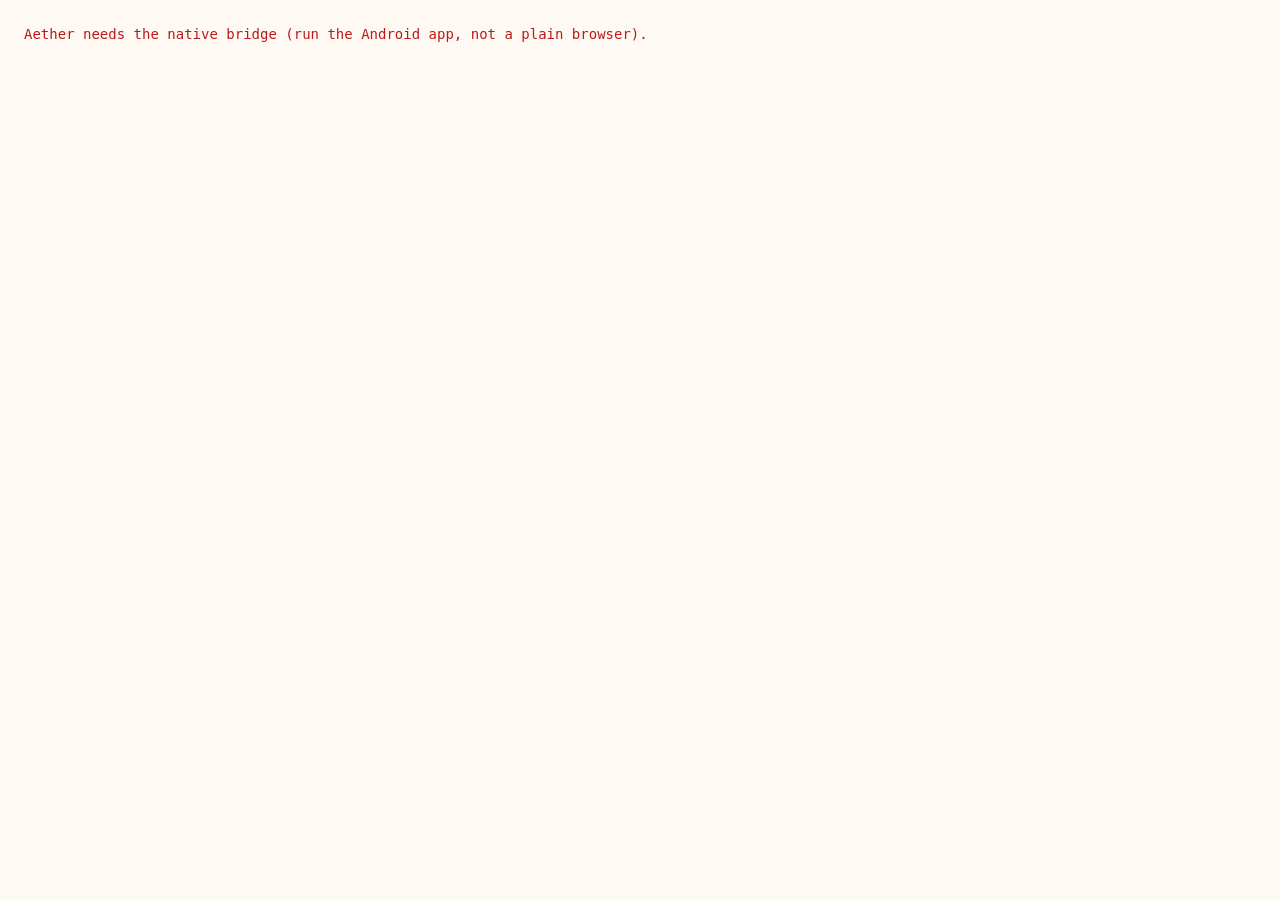
==== commit 6a8f425b: "feat(mobile): redesign UI with Calm Peach theme and expand backend capabilities - Redesign mobile UI" ====
--- a/aether-mobile/ui/index.html
+++ b/aether-mobile/ui/index.html
@@ -1,5 +1,5 @@
 <!DOCTYPE html>
-<html class="dark" lang="en">
+<html lang="en">
 <head>
 <meta charset="utf-8"/>
 <meta content="width=device-width, initial-scale=1.0, maximum-scale=1.0, user-scalable=no, viewport-fit=cover" name="viewport"/>
@@ -11,25 +11,24 @@
   <div class="brand">
     <svg class="brand-mark" viewBox="0 0 32 32" aria-hidden="true">
       <defs><linearGradient id="ag" x1="0" y1="0" x2="1" y2="1">
-        <stop offset="0" stop-color="#ffd7a8"/><stop offset="0.5" stop-color="#f2711c"/><stop offset="1" stop-color="#9e4300"/>
+        <stop offset="0" stop-color="#ffdcc1"/><stop offset="0.55" stop-color="#8a5a2e"/><stop offset="1" stop-color="#6e4319"/>
       </linearGradient></defs>
-      <rect x="1.5" y="1.5" width="29" height="29" rx="9" fill="#141417" stroke="#2a2a30"/>
+      <rect x="1.5" y="1.5" width="29" height="29" rx="14" fill="#f4dbc3"/>
       <path d="M16 7.5 L23 24 H19.4 L18.1 20.6 H13.9 L12.6 24 H9 Z M14.9 17.6 H17.1 L16 14.2 Z" fill="url(#ag)"/>
     </svg>
-    <div class="brand-text">
+    <div class="brand">
       <span class="brand-name">Aether</span>
       <span class="tag" id="version-tag">v2.0.0</span>
     </div>
   </div>
   <button class="icon-btn" id="header-mode-btn" title="Routing mode" type="button">
-    <span class="mode-chip" id="header-mode-chip">PROXY</span>
+    <span class="tag" id="header-mode-chip">PROXY</span>
   </button>
 </header>
 
 <main id="main">
   <!-- ============================ PROXY ============================ -->
   <section class="view active" id="view-proxy">
-    <!-- Routing mode: real switch between the SOCKS5 proxy and the system-wide VPN -->
     <div class="seg" id="mode-group" role="group" aria-label="Routing mode">
       <button class="seg-btn active" data-mode="proxy" type="button">
         <span>Proxy (SOCKS5)</span>
@@ -41,54 +40,59 @@
       </button>
     </div>
 
-    <button class="route-card" id="route-card" type="button">
-      <span class="route-dot" id="route-dot"></span>
-      <span class="route-title" id="route-title">Smart Routing</span>
-      <span class="route-sub" id="route-sub">Auto-negotiate · fastest verified path</span>
-      <span class="route-ping" id="route-ping">-- ms</span>
-    </button>
-
     <div class="hero">
-      <div class="aura" id="glow-aura"></div>
-      <div class="orb-wrap" id="button-container">
-        <div class="ripple" id="ripple-wave"></div>
-        <svg class="orbital" viewBox="0 0 208 208" aria-hidden="true">
-          <circle class="orbital-track" cx="104" cy="104" r="92" fill="none" stroke-width="2.5"/>
-          <circle class="orbital-arc" id="progress-arc" cx="104" cy="104" r="92" fill="none" stroke-width="2.5"
-                  stroke-dasharray="578" stroke-dashoffset="578" stroke-linecap="round"/>
+      <div class="dial-wrap">
+        <svg class="dial-ring" viewBox="0 0 224 224" aria-hidden="true">
+          <circle cx="112" cy="112" r="108" fill="none" stroke="#8a5a2e" stroke-width="1.5" opacity="0.4" id="ring-track"/>
+          <circle cx="112" cy="112" r="108" fill="none" stroke="#8a5a2e" stroke-width="2" stroke-dasharray="140 500" stroke-linecap="round" class="hidden spin" id="ring-spinner" style="transform-origin:112px 112px"/>
         </svg>
-        <button class="power" id="main-power-btn" aria-label="Toggle tunnel" type="button">
-          <span class="power-well" id="power-inner-well">
-            <svg id="icon-power" class="power-icon" viewBox="0 0 24 24"><path d="M12 3v9"/><path d="M6.6 6.6a8 8 0 1 0 10.8 0"/></svg>
-            <svg id="icon-sync" class="power-icon hidden spin" viewBox="0 0 24 24"><path d="M21 12a9 9 0 1 1-3-6.7"/><path d="M21 3v6h-6"/></svg>
-            <svg id="icon-stop" class="power-icon hidden" viewBox="0 0 24 24"><rect x="6" y="6" width="12" height="12" rx="2"/></svg>
-            <svg id="icon-error" class="power-icon hidden" viewBox="0 0 24 24"><path d="M12 8v5"/><circle cx="12" cy="16.5" r="0.6"/><path d="M10.3 3.9 2.5 18a2 2 0 0 0 1.7 3h15.6a2 2 0 0 0 1.7-3L13.7 3.9a2 2 0 0 0-3.4 0Z"/></svg>
-          </span>
+        <button class="dial-btn" id="main-power-btn" aria-label="Toggle tunnel" type="button">
+          <svg class="dial-glyph" id="icon-power" viewBox="0 0 24 24"><path d="M12 3v9"/><path d="M6.6 6.6a8 8 0 1 0 10.8 0"/></svg>
+          <svg class="dial-glyph hidden" id="icon-stop" viewBox="0 0 24 24"><rect x="6" y="6" width="12" height="12" rx="2"/></svg>
+          <svg class="dial-glyph hidden" id="icon-error" viewBox="0 0 24 24"><path d="M12 8v5"/><circle cx="12" cy="16.5" r="0.6"/><path d="M10.3 3.9 2.5 18a2 2 0 0 0 1.7 3h15.6a2 2 0 0 0 1.7-3L13.7 3.9a2 2 0 0 0-3.4 0Z"/></svg>
+          <span class="dial-subtext" id="button-subtext">Tap to connect</span>
         </button>
       </div>
       <div class="hero-status">
-        <div class="hero-status-head">
-          <span class="live-dot" id="live-indicator-dot"></span>
-          <h2 id="status-primary-text">Disconnected</h2>
-        </div>
-        <p class="mono dim" id="status-sub-text">Tap the dial to establish a verified tunnel</p>
+        <h2 id="status-primary-text">Disconnected</h2>
+        <p class="dim" id="status-sub-text">Tap the dial to establish a verified tunnel</p>
       </div>
     </div>
 
     <div class="stats">
       <div class="stat">
-        <div class="stat-head"><span>Latency</span><span class="mono dim" id="stat-latency-hint">verified</span></div>
+        <div class="stat-head"><span>Public IP</span><span class="mono dim" id="stat-exit-hint">edge</span></div>
+        <div class="stat-value small truncate"><span id="stat-exit">--</span></div>
+      </div>
+      <div class="stat">
+        <div class="stat-head"><span>Latency</span><span class="mono dim">verified</span></div>
         <div class="stat-value"><span id="stat-latency">--</span><small>ms</small></div>
       </div>
       <div class="stat">
-        <div class="stat-head"><span>Exit</span><span class="mono dim" id="stat-exit-hint">edge</span></div>
-        <div class="stat-value small"><span id="stat-exit">--</span></div>
+        <div class="stat-head"><span>Mode</span></div>
+        <div class="stat-value small truncate"><span id="current-mode-label">MASQUE</span></div>
       </div>
       <div class="stat">
-        <div class="stat-head"><span>Uptime</span><span class="mono dim">session</span></div>
+        <div class="stat-head"><span>Uptime</span></div>
         <div class="stat-value small"><span id="card-uptime">00m 00s</span></div>
       </div>
     </div>
+
+    <button class="card-row card-kv" id="mode-row-btn" type="button">
+      <span class="label-uppercase">Mode</span>
+      <span class="row" style="gap:8px">
+        <span class="label-md" id="mode-row-value" style="font-weight:600">MASQUE</span>
+        <svg class="ic" viewBox="0 0 24 24"><path d="m9 18 6-6-6-6"/></svg>
+      </span>
+    </button>
+
+    <button class="card-row card-kv" id="scan-row-btn" type="button">
+      <span class="label-uppercase">Scan</span>
+      <span class="row" style="gap:8px">
+        <span class="label-md" id="scan-row-value" style="font-weight:600">IPv4 · Balanced</span>
+        <svg class="ic" viewBox="0 0 24 24"><path d="m9 18 6-6-6-6"/></svg>
+      </span>
+    </button>
 
     <div class="drawer" id="drawer">
       <button class="drawer-head" id="details-toggle-btn" type="button" aria-expanded="false">
@@ -96,43 +100,26 @@
           <svg class="ic" viewBox="0 0 24 24"><rect x="3" y="4" width="18" height="16" rx="2"/><path d="m7 9 3 3-3 3"/><path d="M13 15h4"/></svg>
           Engine telemetry
         </span>
-        <span class="drawer-right">
+        <span class="row" style="gap:8px">
           <span class="pill" id="details-badge">idle</span>
           <svg class="ic chev" id="drawer-chevron" viewBox="0 0 24 24"><path d="m6 9 6 6 6-6"/></svg>
         </span>
       </button>
       <div class="drawer-body hidden" id="details-drawer-content">
         <div class="row">
-          <div>
-            <span class="row-label">SOCKS5 ingress</span>
-            <span class="mono" id="socks-address">127.0.0.1:1819</span>
-          </div>
-          <button class="icon-btn small" id="copy-endpoint-btn" title="Copy endpoint" type="button">
-            <svg class="ic" viewBox="0 0 24 24"><rect x="9" y="9" width="11" height="11" rx="2"/><path d="M5 15V5a2 2 0 0 1 2-2h10"/></svg>
-          </button>
+          <span class="row-label">SOCKS5 endpoint</span>
+          <span class="mono" id="socks-address">127.0.0.1:1819</span>
         </div>
         <div class="rows">
           <div class="row"><span class="row-label">Routing mode</span><span class="mono" id="detail-mode">Proxy</span></div>
           <div class="row"><span class="row-label">VPN service</span><span class="mono" id="detail-vpn">not requested</span></div>
           <div class="row"><span class="row-label">Active protocol</span><span class="mono" id="protocol-name-display">--</span></div>
           <div class="row"><span class="row-label">Transport</span><span class="mono" id="detail-transport">--</span></div>
-          <div class="row"><span class="row-label">Tunnel MTU</span><span class="mono" id="detail-mtu">--</span></div>
           <div class="row"><span class="row-label">Exit edge</span><span class="mono" id="detail-edge">--</span></div>
           <div class="row"><span class="row-label">WARP</span><span class="mono" id="detail-warp">--</span></div>
           <div class="row"><span class="row-label">Session</span><span class="mono" id="stat-uptime">00m 00s</span></div>
         </div>
       </div>
-    </div>
-
-    <div class="summary">
-      <div class="summary-left">
-        <span class="summary-dot" id="summary-dot"></span>
-        <div>
-          <p class="summary-title" id="active-engine-title">No active engine</p>
-          <p class="mono dim" id="active-engine-sub">Protocol and obfuscation are chosen in Settings</p>
-        </div>
-      </div>
-      <button class="ghost-link" id="goto-settings" type="button">Edit</button>
     </div>
   </section>
 
@@ -148,73 +135,89 @@
         <button class="icon-btn" id="copy-log" title="Copy log stream" type="button">
           <svg class="ic" viewBox="0 0 24 24"><rect x="9" y="9" width="11" height="11" rx="2"/><path d="M5 15V5a2 2 0 0 1 2-2h10"/></svg>
         </button>
-        <button class="icon-btn" id="clearLog" title="Clear log" type="button">
+        <button class="icon-btn" id="clear-log" title="Clear log" type="button">
           <svg class="ic" viewBox="0 0 24 24"><path d="M4 7h16"/><path d="M9 7V5h6v2"/><path d="M6 7l1 13h10l1-13"/></svg>
         </button>
       </div>
     </div>
-    <div class="terminal">
-      <div class="terminal-head">
-        <span class="term-dot"></span>
-        <span class="mono dim">aether core · stdout/stderr</span>
-        <span class="mono dim right" id="term-engine">idle</span>
-      </div>
-      <div class="feed" id="logbox">
-        <div class="lg-empty">Listening for core events…</div>
-      </div>
-      <div class="toast" id="copy-toast">Stream copied</div>
-    </div>
-    <footer class="foot">
-      <span class="pulse"><span class="pulse-ring"></span><span class="pulse-core"></span></span>
-      <span class="mono" id="stream-status">Listening · 0 events · 0 errors</span>
-    </footer>
+    <div class="feed" id="logbox">
+      <div class="lg-empty">Listening for core events…</div>
+    </div>
+    <div class="foot">
+      <span class="foot-dot"></span>
+      <span class="foot-text truncate" id="stream-status">Listening · 0 events · 0 errors</span>
+    </div>
   </section>
 
   <!-- ============================ SETTINGS ============================ -->
   <section class="view" id="view-settings">
-    <div class="card">
-      <div class="card-head">
-        <span class="card-title">Routing mode</span>
-        <span class="mono dim" id="mode-hint">Proxy only · nothing else is redirected</span>
-      </div>
-      <div class="seg compact" id="mode-group-settings" role="group" aria-label="Routing mode">
-        <button class="seg-btn active" data-mode="proxy" type="button">Proxy</button>
-        <button class="seg-btn" data-mode="vpn" type="button">VPN</button>
-      </div>
-    </div>
-
-    <div class="card">
-      <div class="card-head">
-        <span class="card-title">Protocol</span>
-        <span class="mono dim">L4 framing</span>
-      </div>
-      <div class="menu" id="protocolMenu">
-        <button class="opt" data-val="masque" type="button"><span class="opt-label">MASQUE / HTTP/3</span><span class="opt-desc">QUIC carrier</span></button>
-        <button class="opt" data-val="masque-h2" type="button"><span class="opt-label">MASQUE / HTTP/2</span><span class="opt-desc">TCP carrier, survives UDP filtering</span></button>
-        <button class="opt" data-val="wg" type="button"><span class="opt-label">WireGuard</span><span class="opt-desc">classic, fastest</span></button>
-      </div>
-    </div>
-
-    <div class="card">
-      <div class="card-head">
-        <span class="card-title">Scan mode</span>
-        <span class="mono dim" id="scanHint">balanced</span>
-      </div>
-      <div class="seg compact wrap" id="scan-group">
+    <div class="seg" id="settings-tab-group" role="group" aria-label="Settings sections">
+      <button class="seg-btn active" data-tab="basic" type="button">Basic</button>
+      <button class="seg-btn" data-tab="advanced" type="button">Advanced</button>
+    </div>
+
+    <div id="settings-basic" style="display:flex;flex-direction:column;gap:20px">
+      <div>
+        <span class="section-label">Tunnel mode</span>
+      </div>
+      <div class="card-flat">
+        <div class="seg" id="mode-group-settings" role="group" aria-label="Routing mode">
+          <button class="seg-btn active" data-mode="proxy" type="button">Proxy</button>
+          <button class="seg-btn" data-mode="vpn" type="button">VPN</button>
+        </div>
+        <p class="hint">VPN mode routes every app through the tunnel. Proxy mode only serves apps you point at the SOCKS5 port.</p>
+      </div>
+
+      <div>
+        <span class="section-label">Protocol</span>
+      </div>
+      <div class="menu" id="protocol-menu">
+        <button class="opt" data-val="masque" type="button">
+          <span><span class="opt-label">MASQUE / HTTP/3</span><span class="opt-desc">QUIC carrier · default</span></span>
+          <span class="opt-check"><svg class="ic" viewBox="0 0 24 24"><path d="m5 13 4 4L19 7"/></svg></span>
+        </button>
+        <button class="opt" data-val="masque-h2" type="button">
+          <span><span class="opt-label">MASQUE / HTTP/2</span><span class="opt-desc">TCP carrier, survives UDP filtering</span></span>
+          <span class="opt-check"><svg class="ic" viewBox="0 0 24 24"><path d="m5 13 4 4L19 7"/></svg></span>
+        </button>
+        <button class="opt" data-val="wg" type="button">
+          <span><span class="opt-label">WireGuard</span><span class="opt-desc">classic, fastest</span></span>
+          <span class="opt-check"><svg class="ic" viewBox="0 0 24 24"><path d="m5 13 4 4L19 7"/></svg></span>
+        </button>
+        <button class="opt" data-val="gool" type="button">
+          <span><span class="opt-label">WARP-in-WARP</span><span class="opt-desc">two WireGuard hops, deeper masking</span></span>
+          <span class="opt-check"><svg class="ic" viewBox="0 0 24 24"><path d="m5 13 4 4L19 7"/></svg></span>
+        </button>
+        <button class="opt" data-val="mim" type="button">
+          <span><span class="opt-label">MASQUE-in-MASQUE</span><span class="opt-desc">two MASQUE hops, different exit</span></span>
+          <span class="opt-check"><svg class="ic" viewBox="0 0 24 24"><path d="m5 13 4 4L19 7"/></svg></span>
+        </button>
+      </div>
+
+      <div>
+        <span class="section-label">IP version</span>
+      </div>
+      <div class="seg" id="ip-group" role="group" aria-label="IP version">
+        <button class="seg-btn active" data-group="ip_family" data-val="v4" type="button">IPv4</button>
+        <button class="seg-btn" data-group="ip_family" data-val="v6" type="button">IPv6</button>
+        <button class="seg-btn" data-group="ip_family" data-val="both" type="button">Both</button>
+      </div>
+
+      <div>
+        <span class="section-label">Scan mode</span>
+      </div>
+      <div class="seg wrap" id="scan-group" role="group" aria-label="Scan mode">
         <button class="seg-btn" data-group="scan" data-val="turbo" type="button">Turbo</button>
         <button class="seg-btn active" data-group="scan" data-val="balanced" type="button">Balanced</button>
         <button class="seg-btn" data-group="scan" data-val="thorough" type="button">Thorough</button>
         <button class="seg-btn" data-group="scan" data-val="stealth" type="button">Stealth</button>
         <button class="seg-btn" data-group="scan" data-val="ironclad" type="button">Ironclad</button>
       </div>
-    </div>
-
-    <div class="card">
-      <div class="card-head">
-        <span class="card-title">Obfuscation</span>
-        <span class="mono dim" id="obfHint">firewall</span>
-      </div>
-      <div class="seg compact wrap">
+
+      <div>
+        <span class="section-label">Obfuscation</span>
+      </div>
+      <div class="seg wrap" id="obf-group" role="group" aria-label="Obfuscation profile">
         <button class="seg-btn" data-group="obfuscation" data-val="off" type="button">Off</button>
         <button class="seg-btn" data-group="obfuscation" data-val="light" type="button">Light</button>
         <button class="seg-btn active" data-group="obfuscation" data-val="firewall" type="button">Firewall</button>
@@ -222,43 +225,135 @@
         <button class="seg-btn" data-group="obfuscation" data-val="gfw" type="button">GFW</button>
         <button class="seg-btn" data-group="obfuscation" data-val="aggressive" type="button">Aggressive</button>
       </div>
-    </div>
-
-    <div class="card">
-      <div class="card-head">
-        <span class="card-title">Pinned edge</span>
-        <span class="mono dim">optional</span>
-      </div>
-      <input class="text-input" id="serverInput" placeholder="162.159.192.1:2408 — blank scans instead" spellcheck="false" type="text"/>
-      <p class="hint mono dim">Empty means the core scans and picks the fastest verified edge.</p>
-    </div>
-
-    <div class="card">
-      <div class="card-head"><span class="card-title">Session</span></div>
-      <div class="row"><span class="row-label">SOCKS5 ingress</span><span class="mono">127.0.0.1:1819</span></div>
-      <div class="row"><span class="row-label">Settings file</span><span class="mono dim">settings.json (app data dir)</span></div>
+
+      <div>
+        <span class="section-label">Pinned edge (optional)</span>
+      </div>
+      <div class="card-flat">
+        <input class="text-input" id="server-input" placeholder="162.159.192.1:2408 — blank scans instead" spellcheck="false" type="text"/>
+        <p class="hint">Empty means the core scans and picks the fastest verified edge. Nested protocols accept a second hop below.</p>
+        <input class="text-input" id="inner-server-input" placeholder="inner hop: 188.114.96.1:2408 (gool / mim)" spellcheck="false" type="text"/>
+      </div>
+    </div>
+
+    <div id="settings-advanced" style="display:none;flex-direction:column;gap:20px">
+      <div>
+        <span class="section-label">Local bind &amp; resolution</span>
+      </div>
+      <div class="card-flat">
+        <div>
+          <label class="label-md dim" style="display:block;margin-bottom:6px">SOCKS5 inbound address</label>
+          <input class="text-input" id="socks-input" readonly value="127.0.0.1:1819" type="text"/>
+        </div>
+        <div>
+          <label class="label-md dim" style="display:block;margin-bottom:6px">Upstream DNS resolvers</label>
+          <input class="text-input" id="dns-input" placeholder="1.1.1.1, 1.0.0.1" spellcheck="false" type="text"/>
+        </div>
+      </div>
+
+      <div>
+        <span class="section-label">Split routing</span>
+      </div>
+      <div class="card-flat">
+        <div>
+          <label class="label-md dim" style="display:block;margin-bottom:6px">Never route through the tunnel</label>
+          <textarea class="text-input" id="route-direct-input" placeholder="192.168.1.0/24&#10;*.local&#10;internal.corp" spellcheck="false"></textarea>
+        </div>
+        <div>
+          <label class="label-md dim" style="display:block;margin-bottom:6px">Always route through the tunnel</label>
+          <textarea class="text-input" id="route-block-input" placeholder="example.com&#10;10.0.0.0/8" spellcheck="false"></textarea>
+        </div>
+        <p class="hint">Entries may be a domain, a keyword, a regexp, a CIDR, or a port. Block is checked first, then direct, then the tunnel.</p>
+      </div>
+
+      <div>
+        <span class="section-label">Zero Trust</span>
+      </div>
+      <div class="card-flat">
+        <div>
+          <label class="label-md dim" style="display:block;margin-bottom:6px">Organization slug</label>
+          <input class="text-input" id="team-input" placeholder="acme-workspace" spellcheck="false" type="text"/>
+        </div>
+        <div>
+          <label class="label-md dim" style="display:block;margin-bottom:6px">Access token</label>
+          <input class="text-input" id="access-token-input" placeholder="a JWT from the team's /warp page" spellcheck="false" type="text"/>
+        </div>
+        <p class="hint">Leave blank for personal WARP. A token enrolls the device into the organization.</p>
+        <button class="btn btn-primary" id="team-signin-btn" type="button">Enroll device</button>
+      </div>
+
+      <div>
+        <span class="section-label">Tor</span>
+      </div>
+      <div class="card-flat">
+        <div class="row">
+          <div>
+            <span class="opt-label">Onion routing</span>
+            <p class="hint" style="margin:2px 0 0">The installed build has no Tor support. Use a release built with the <b>tor</b> feature.</p>
+          </div>
+          <button class="locked toggle" disabled type="button" aria-label="Tor unavailable"></button>
+        </div>
+      </div>
     </div>
 
     <div class="settings-actions">
-      <button class="btn-ghost" id="restoreBtn" type="button">Restore defaults</button>
-      <span class="mono saved hidden" id="savedFlash">saved</span>
+      <button class="btn btn-ghost" id="restore-btn" type="button">Restore defaults</button>
+      <span class="saved hidden" id="saved-flash">saved</span>
     </div>
   </section>
 </main>
 
-<nav class="dock" id="dock">
-  <button class="tab" data-view="proxy" type="button">
-    <svg class="ic" viewBox="0 0 24 24"><path d="M12 21a9 9 0 1 0-9-9"/><path d="M3 3v6h6"/><circle cx="12" cy="12" r="3"/></svg>
-    <span>Proxy</span>
-  </button>
-  <button class="tab" data-view="console" type="button">
-    <svg class="ic" viewBox="0 0 24 24"><rect x="3" y="4" width="18" height="16" rx="2"/><path d="m7 9 3 3-3 3"/><path d="M13 15h4"/></svg>
-    <span>Console</span>
-  </button>
-  <button class="tab" data-view="settings" type="button">
-    <svg class="ic" viewBox="0 0 24 24"><circle cx="12" cy="12" r="3"/><path d="M19.4 15a1.65 1.65 0 0 0 .33 1.82l.06.06a2 2 0 1 1-2.83 2.83l-.06-.06a1.65 1.65 0 0 0-2.82 1.17V21a2 2 0 1 1-4 0v-.09A1.65 1.65 0 0 0 7.9 19.4a1.65 1.65 0 0 0-1.82.33l-.06.06a2 2 0 1 1-2.83-2.83l.06-.06A1.65 1.65 0 0 0 3.6 15H3.5a2 2 0 1 1 0-4h.09A1.65 1.65 0 0 0 5 9.4a1.65 1.65 0 0 0-.33-1.82l-.06-.06a2 2 0 1 1 2.83-2.83l.06.06A1.65 1.65 0 0 0 9 5.6V3.5a2 2 0 1 1 4 0v.09A1.65 1.65 0 0 0 15 5a1.65 1.65 0 0 0 1.82-.33l.06-.06a2 2 0 1 1 2.83 2.83l-.06.06A1.65 1.65 0 0 0 19.4 9v.09a2 2 0 1 1 0 4H19.4Z"/></svg>
-    <span>Settings</span>
-  </button>
+<!-- Mode bottom sheet -->
+<div class="sheet-backdrop" id="mode-sheet">
+  <div class="sheet" role="dialog" aria-modal="true" aria-label="Proxy mode">
+    <span class="sheet-grab"></span>
+    <div class="sheet-title">
+      <div>
+        <h3>Proxy mode</h3>
+        <p>Select your tunnel encapsulation protocol</p>
+      </div>
+      <button class="icon-btn" id="close-mode-sheet" type="button" aria-label="Close">
+        <svg class="ic" viewBox="0 0 24 24"><path d="M18 6 6 18"/><path d="m6 6 12 12"/></svg>
+      </button>
+    </div>
+    <div class="menu" id="mode-sheet-options"></div>
+  </div>
+</div>
+
+<!-- Scan bottom sheet -->
+<div class="sheet-backdrop" id="scan-sheet">
+  <div class="sheet" role="dialog" aria-modal="true" aria-label="Scan profile">
+    <span class="sheet-grab"></span>
+    <div class="sheet-title">
+      <div>
+        <h3>Scan profile</h3>
+        <p>Endpoint discovery depth and verification</p>
+      </div>
+      <button class="icon-btn" id="close-scan-sheet" type="button" aria-label="Close">
+        <svg class="ic" viewBox="0 0 24 24"><path d="M18 6 6 18"/><path d="m6 6 12 12"/></svg>
+      </button>
+    </div>
+    <div class="menu" id="scan-sheet-options"></div>
+  </div>
+</div>
+
+<div class="toast" id="toast">Copied</div>
+
+<nav class="dock">
+  <div class="dock-bar">
+    <button class="tab active" data-view="proxy" type="button">
+      <svg class="ic" viewBox="0 0 24 24"><path d="M12 21a9 9 0 1 0-9-9"/><path d="M3 3v6h6"/><circle cx="12" cy="12" r="3"/></svg>
+      <span>Proxy</span>
+    </button>
+    <button class="tab" data-view="console" type="button">
+      <svg class="ic" viewBox="0 0 24 24"><rect x="3" y="4" width="18" height="16" rx="2"/><path d="m7 9 3 3-3 3"/><path d="M13 15h4"/></svg>
+      <span>Console</span>
+    </button>
+    <button class="tab" data-view="settings" type="button">
+      <svg class="ic" viewBox="0 0 24 24"><circle cx="12" cy="12" r="3"/><path d="M19.4 15a1.65 1.65 0 0 0 .33 1.82l.06.06a2 2 0 1 1-2.83 2.83l-.06-.06a1.65 1.65 0 0 0-2.82 1.17V21a2 2 0 1 1-4 0v-.09A1.65 1.65 0 0 0 7.9 19.4a1.65 1.65 0 0 0-1.82.33l-.06.06a2 2 0 1 1-2.83-2.83l.06-.06A1.65 1.65 0 0 0 3.6 15H3.5a2 2 0 1 1 0-4h.09A1.65 1.65 0 0 0 5 9.4a1.65 1.65 0 0 0-.33-1.82l-.06-.06a2 2 0 1 1 2.83-2.83l.06.06A1.65 1.65 0 0 0 9 5.6V3.5a2 2 0 1 1 4 0v.09A1.65 1.65 0 0 0 15 5a1.65 1.65 0 0 0 1.82-.33l.06-.06a2 2 0 1 1 2.83 2.83l-.06.06A1.65 1.65 0 0 0 19.4 9v.09a2 2 0 1 1 0 4H19.4Z"/></svg>
+      <span>Settings</span>
+    </button>
+  </div>
 </nav>
 
 <script src="./js/app.js" type="module"></script>
--- a/aether-mobile/ui/css/style.css
+++ b/aether-mobile/ui/css/style.css
@@ -1,244 +1,966 @@
-/* Aether mobile - instrument-panel dark theme.
-   No webfonts and no CDN: the app must run offline and stay small. */
+/* Aether mobile - Calm Peach light theme.
+   No webfonts and no CDN: the app must run offline and stay small.
+   The palette is the Material 3 "Calm Peach" token set. */
 
 :root {
-  --bg: #0d0d0f;
-  --bg-low: #111114;
-  --panel: #141417;
-  --panel-high: #1a1a1e;
-  --line: #222227;
-  --line-soft: #2d2d35;
-  --text: #e4e1e6;
-  --text-dim: #9ca3af;
-  --text-faint: #6b7280;
-  --primary: #f2711c;
-  --primary-soft: #ffb691;
-  --ok: #2dd4bf;
-  --ok-dim: #4edea3;
-  --warn: #f59e0b;
-  --err: #ef4444;
+  --surface: #fef9f3;
+  --surface-bright: #fef9f3;
+  --surface-dim: #ded9d4;
+  --surface-container-lowest: #ffffff;
+  --surface-container-low: #f8f3ed;
+  --surface-container: #f2ede7;
+  --surface-container-high: #ece7e2;
+  --surface-container-highest: #e6e2dc;
+  --surface-variant: #e6e2dc;
+  --secondary-container: #f4dbc3;
+  --secondary-fixed-dim: #dac2ab;
+  --primary: #6e4319;
+  --primary-container: #8a5a2e;
+  --on-primary: #ffffff;
+  --on-primary-container: #ffdcc2;
+  --tertiary: #724112;
+  --tertiary-container: #8f5828;
+  --on-tertiary: #ffffff;
+  --on-tertiary-container: #ffddc4;
+  --on-surface: #1d1b18;
+  --on-surface-variant: #51443b;
+  --on-secondary-container: #725f4c;
+  --outline: #837469;
+  --outline-variant: #d5c3b6;
+  --error: #ba1a1a;
+  --error-container: #ffdad6;
+  --on-error-container: #93000a;
+  --inverse-surface: #32302c;
+  --inverse-on-surface: #f5f0ea;
+  --inverse-primary: #f8ba85;
+
+  --sans: "Plus Jakarta Sans", system-ui, -apple-system, "Segoe UI", Roboto,
+    "Helvetica Neue", Arial, sans-serif;
   --mono: ui-monospace, SFMono-Regular, "JetBrains Mono", Menlo, Consolas, monospace;
-  --sans: "Inter", system-ui, -apple-system, "Segoe UI", Roboto, sans-serif;
+
+  --r-sm: 0.75rem;
+  --r-md: 1rem;
+  --r-lg: 1.5rem;
+  --r-xl: 2rem;
+  --r-full: 9999px;
+
   --safe-top: env(safe-area-inset-top, 0px);
   --safe-bottom: env(safe-area-inset-bottom, 0px);
 }
 
-* { box-sizing: border-box; -webkit-tap-highlight-color: transparent; }
-html, body { margin: 0; padding: 0; width: 100%; }
+* {
+  box-sizing: border-box;
+  -webkit-tap-highlight-color: transparent;
+}
+html,
 body {
-  background: var(--bg);
-  color: var(--text);
+  margin: 0;
+  padding: 0;
+  width: 100%;
+}
+body {
+  background: var(--surface);
+  color: var(--on-surface);
   font-family: var(--sans);
-  font-size: 13px;
+  font-size: 14px;
   line-height: 1.45;
-  overscroll-behavior: none;
+  overscroll-behavior-y: none;
+  -webkit-tap-highlight-color: transparent;
   user-select: none;
   min-height: 100dvh;
-}
-.mono { font-family: var(--mono); }
-.dim { color: var(--text-dim); }
-.hidden { display: none !important; }
-.right { margin-left: auto; }
-.ic { width: 16px; height: 16px; fill: none; stroke: currentColor; stroke-width: 1.8; stroke-linecap: round; stroke-linejoin: round; }
-.spin { animation: spin 1.1s linear infinite; }
-@keyframes spin { to { transform: rotate(360deg); } }
+  display: flex;
+  flex-direction: column;
+}
+::-webkit-scrollbar {
+  display: none;
+}
+
+.mono {
+  font-family: var(--mono);
+}
+.dim {
+  color: var(--on-surface-variant);
+}
+.hidden {
+  display: none !important;
+}
+.truncate {
+  overflow: hidden;
+  text-overflow: ellipsis;
+  white-space: nowrap;
+}
+
+/* ---------------- labels ---------------- */
+.label-uppercase {
+  font-size: 11px;
+  line-height: 16px;
+  letter-spacing: 0.08em;
+  font-weight: 600;
+  text-transform: uppercase;
+  color: var(--on-surface-variant);
+}
+.label-md {
+  font-size: 13px;
+  line-height: 18px;
+  letter-spacing: 0.01em;
+  font-weight: 500;
+}
+.headline-sm {
+  font-size: 20px;
+  line-height: 28px;
+  letter-spacing: -0.01em;
+  font-weight: 600;
+}
+.body-md {
+  font-size: 14px;
+  line-height: 20px;
+  font-weight: 400;
+}
 
 /* ---------------- top bar ---------------- */
 .topbar {
-  position: sticky; top: 0; z-index: 40;
-  display: flex; align-items: center; justify-content: space-between;
-  gap: 12px; padding: calc(var(--safe-top) + 10px) 16px 10px;
-  background: rgba(13, 13, 15, 0.92);
-  backdrop-filter: blur(14px);
-  border-bottom: 1px solid var(--line);
-}
-.brand { display: flex; align-items: center; gap: 10px; }
-.brand-mark { width: 32px; height: 32px; }
-.brand-text { display: flex; align-items: center; gap: 8px; }
-.brand-name { font-size: 16px; font-weight: 600; letter-spacing: -0.01em; }
+  position: sticky;
+  top: 0;
+  z-index: 40;
+  height: 64px;
+  display: flex;
+  align-items: center;
+  padding: calc(var(--safe-top) + 0px) var(--r-md) 0;
+  background: rgba(254, 249, 243, 0.82);
+  backdrop-filter: blur(20px);
+}
+.brand {
+  display: flex;
+  align-items: center;
+  gap: 8px;
+}
+.brand-mark {
+  width: 32px;
+  height: 32px;
+}
+.brand-name {
+  font-size: 15px;
+  font-weight: 600;
+  letter-spacing: -0.01em;
+  color: var(--on-surface);
+}
 .tag {
-  font-family: var(--mono); font-size: 10px; color: var(--text-dim);
-  background: var(--panel); border: 1px solid var(--line);
-  padding: 1px 6px; border-radius: 4px;
-}
-.mode-chip {
-  font-family: var(--mono); font-size: 10px; font-weight: 600; letter-spacing: 0.08em;
-  color: var(--primary-soft); background: rgba(242, 113, 28, 0.12);
-  border: 1px solid rgba(242, 113, 28, 0.35); padding: 3px 8px; border-radius: 999px;
-}
-.mode-chip.vpn { color: var(--ok-dim); background: rgba(45, 212, 191, 0.12); border-color: rgba(45, 212, 191, 0.35); }
-
-/* ---------------- layout ---------------- */
-main { padding: 14px 16px calc(var(--safe-bottom) + 92px); display: flex; flex-direction: column; gap: 12px; }
-.view { display: none; flex-direction: column; gap: 12px; }
-.view.active { display: flex; }
-
-/* ---------------- segmented controls ---------------- */
-.seg { display: flex; gap: 4px; padding: 4px; background: var(--panel); border: 1px solid var(--line); border-radius: 12px; }
+  font-family: var(--mono);
+  font-size: 10px;
+  color: var(--on-surface-variant);
+  padding: 2px 7px;
+  border-radius: var(--r-full);
+  background: var(--surface-container);
+}
+
+main {
+  flex: 1;
+  width: 100%;
+  padding: 16px var(--r-md) 96px;
+  display: flex;
+  flex-direction: column;
+  gap: 20px;
+}
+
+/* ---------------- views ---------------- */
+.view {
+  display: none;
+  flex-direction: column;
+  gap: 20px;
+  width: 100%;
+}
+.view.active {
+  display: flex;
+}
+
+/* ---------------- cards ---------------- */
+.card {
+  background: var(--secondary-container);
+  border-radius: var(--r-lg);
+  padding: 20px;
+  display: flex;
+  align-items: center;
+  justify-content: space-between;
+  gap: 12px;
+}
+.card-flat {
+  background: var(--surface-container);
+  border-radius: var(--r-lg);
+  padding: 16px;
+  display: flex;
+  flex-direction: column;
+  gap: 12px;
+}
+.card-row {
+  display: flex;
+  align-items: center;
+  justify-content: space-between;
+  gap: 12px;
+}
+.card-kv {
+  display: flex;
+  align-items: center;
+  justify-content: space-between;
+  gap: 12px;
+  background: rgba(244, 219, 195, 0.7);
+  border-radius: var(--r-lg);
+  padding: 16px;
+}
+
+/* ---------------- hero power dial ---------------- */
+.hero {
+  display: flex;
+  flex-direction: column;
+  align-items: center;
+  gap: 16px;
+  padding: 8px 0 0;
+}
+.dial-wrap {
+  position: relative;
+  width: 224px;
+  height: 224px;
+  display: flex;
+  align-items: center;
+  justify-content: center;
+}
+.dial-ring {
+  position: absolute;
+  inset: 0;
+  width: 100%;
+  height: 100%;
+  pointer-events: none;
+}
+.dial-btn {
+  position: relative;
+  width: 224px;
+  height: 224px;
+  border-radius: var(--r-full);
+  border: none;
+  background: var(--secondary-container);
+  display: flex;
+  flex-direction: column;
+  align-items: center;
+  justify-content: center;
+  gap: 8px;
+  cursor: pointer;
+  transition: transform 0.25s ease, background 0.4s ease;
+  -webkit-user-select: none;
+  user-select: none;
+}
+.dial-btn:active {
+  transform: scale(0.96);
+}
+.dial-btn.busy {
+  background: var(--secondary-container);
+}
+.dial-btn.ok {
+  background: var(--secondary-container);
+}
+.dial-btn.err {
+  background: rgba(255, 218, 214, 0.7);
+}
+.dial-glyph {
+  width: 64px;
+  height: 64px;
+  stroke: var(--primary-container);
+  fill: none;
+  stroke-width: 1.7;
+  stroke-linecap: round;
+  stroke-linejoin: round;
+}
+.dial-subtext {
+  font-size: 11px;
+  line-height: 16px;
+  letter-spacing: 0.08em;
+  font-weight: 600;
+  text-transform: uppercase;
+  color: var(--on-surface-variant);
+}
+.dial-btn.busy .dial-subtext,
+.dial-btn.ok .dial-subtext {
+  color: var(--primary);
+}
+.hero-status {
+  display: flex;
+  flex-direction: column;
+  align-items: center;
+  gap: 6px;
+  text-align: center;
+}
+.hero-status h2 {
+  margin: 0;
+  font-size: 20px;
+  line-height: 28px;
+  font-weight: 600;
+  color: var(--on-surface);
+}
+.hero-status p {
+  margin: 0;
+  font-size: 14px;
+  line-height: 20px;
+  color: var(--on-surface-variant);
+}
+
+@keyframes aether-spin {
+  to {
+    transform: rotate(360deg);
+  }
+}
+.spin {
+  animation: aether-spin 1.1s linear infinite;
+  transform-origin: center;
+}
+
+/* ---------------- buttons ---------------- */
+.btn {
+  border: none;
+  cursor: pointer;
+  font-family: var(--sans);
+  transition: transform 0.2s ease, background 0.2s ease, opacity 0.2s ease;
+}
+.btn:active {
+  transform: scale(0.97);
+}
+.btn-primary {
+  height: 44px;
+  border-radius: var(--r-full);
+  background: var(--primary-container);
+  color: var(--on-primary);
+  font-size: 13px;
+  font-weight: 600;
+  padding: 0 16px;
+  display: inline-flex;
+  align-items: center;
+  justify-content: center;
+  gap: 8px;
+}
+.btn-ghost {
+  background: transparent;
+  color: var(--primary-container);
+  font-size: 13px;
+  font-weight: 600;
+  padding: 8px 12px;
+  border-radius: var(--r-full);
+}
+.btn-ghost:hover {
+  text-decoration: underline;
+}
+.icon-btn {
+  width: 40px;
+  height: 40px;
+  border-radius: var(--r-full);
+  border: none;
+  background: var(--surface-container);
+  color: var(--primary-container);
+  display: inline-flex;
+  align-items: center;
+  justify-content: center;
+  cursor: pointer;
+  transition: background 0.2s ease;
+}
+.icon-btn:hover {
+  background: var(--secondary-container);
+}
+.icon-btn .ic {
+  width: 20px;
+  height: 20px;
+}
+.ic {
+  width: 18px;
+  height: 18px;
+  fill: none;
+  stroke: currentColor;
+  stroke-width: 1.8;
+  stroke-linecap: round;
+  stroke-linejoin: round;
+}
+
+/* ---------------- segmented controls / pills ---------------- */
+.seg {
+  display: flex;
+  align-items: center;
+  gap: 6px;
+  padding: 6px;
+  background: var(--surface-container);
+  border-radius: var(--r-full);
+}
+.seg.wrap {
+  flex-wrap: wrap;
+  border-radius: var(--r-lg);
+}
 .seg-btn {
-  flex: 1; display: flex; flex-direction: column; gap: 2px; align-items: center; justify-content: center;
-  padding: 9px 8px; border-radius: 9px; border: 1px solid transparent;
-  background: transparent; color: var(--text-dim); font-family: var(--sans); font-size: 12px;
-  font-weight: 500; cursor: pointer; transition: background 120ms ease, color 120ms ease, border-color 120ms ease;
-}
-.seg-btn small { font-family: var(--mono); font-size: 9px; color: var(--text-faint); }
-.seg-btn.active { background: var(--line); color: var(--text); border-color: var(--line-soft); }
-.seg-btn.active small { color: var(--primary-soft); }
-.seg.compact { padding: 3px; }
-.seg.compact .seg-btn { flex-direction: row; padding: 7px 10px; }
-.seg.wrap { flex-wrap: wrap; }
-.seg.wrap .seg-btn { flex: 0 0 auto; min-width: 74px; }
-
-/* ---------------- routing card ---------------- */
-.route-card {
-  display: grid; grid-template-columns: auto 1fr auto; grid-template-rows: auto auto;
-  gap: 2px 8px; align-items: center; text-align: left;
-  padding: 11px 13px; border-radius: 12px; cursor: pointer;
-  background: var(--panel); border: 1px solid var(--line); color: var(--text);
+  flex: 1;
+  min-width: max-content;
+  border: none;
+  background: transparent;
+  color: var(--on-surface-variant);
+  font-size: 13px;
+  font-weight: 500;
+  padding: 9px 12px;
+  border-radius: var(--r-full);
+  cursor: pointer;
+  transition: background 0.2s ease, color 0.2s ease;
+  white-space: nowrap;
+}
+.seg-btn.active {
+  background: var(--primary-container);
+  color: var(--on-primary);
+  font-weight: 600;
+}
+.seg-btn small {
+  display: block;
+  font-size: 10px;
+  font-weight: 400;
+  opacity: 0.75;
+}
+.seg.compact .seg-btn {
+  padding: 8px 10px;
+  font-size: 12px;
+}
+
+/* ---------------- option list ---------------- */
+.menu {
+  display: flex;
+  flex-direction: column;
+  gap: 8px;
+}
+.opt {
+  display: flex;
+  align-items: center;
+  justify-content: space-between;
+  gap: 12px;
+  width: 100%;
+  text-align: left;
+  border: 2px solid transparent;
+  background: var(--surface-container);
+  border-radius: var(--r-lg);
+  padding: 14px 16px;
+  cursor: pointer;
+  transition: background 0.2s ease, border-color 0.2s ease;
   font-family: var(--sans);
 }
-.route-dot { width: 8px; height: 8px; border-radius: 999px; background: var(--text-faint); grid-row: span 2; }
-.route-dot.ok { background: var(--ok); box-shadow: 0 0 0 4px rgba(45, 212, 191, 0.15); }
-.route-dot.busy { background: var(--primary); box-shadow: 0 0 0 4px rgba(242, 113, 28, 0.15); }
-.route-dot.err { background: var(--err); box-shadow: 0 0 0 4px rgba(239, 68, 68, 0.15); }
-.route-title { font-size: 13px; font-weight: 600; }
-.route-sub { grid-column: 2; font-size: 11px; color: var(--text-dim); }
-.route-ping { grid-row: span 2; font-family: var(--mono); font-size: 11px; color: var(--ok); }
-
-/* ---------------- hero dial ---------------- */
-.hero { display: flex; flex-direction: column; align-items: center; gap: 14px; padding: 8px 0 2px; }
-.orb-wrap { position: relative; width: 208px; height: 208px; display: grid; place-items: center; }
-.orbital { position: absolute; inset: 0; width: 208px; height: 208px; transform: rotate(-90deg); }
-.orbital-track { stroke: var(--line); }
-.orbital-arc { stroke: var(--primary); transition: stroke-dashoffset 320ms ease, stroke 200ms ease; }
-.orbital-arc.ok { stroke: var(--ok); }
-.aura {
-  position: absolute; width: 190px; height: 190px; border-radius: 999px;
-  background: radial-gradient(circle, rgba(242, 113, 28, 0.18), transparent 68%);
-  transition: background 240ms ease; pointer-events: none;
-}
-.aura.ok { background: radial-gradient(circle, rgba(45, 212, 191, 0.18), transparent 68%); }
-.ripple {
-  position: absolute; width: 150px; height: 150px; border-radius: 999px;
-  border: 1px solid rgba(45, 212, 191, 0.5); opacity: 0; pointer-events: none;
-}
-.ripple.go { animation: ripple 900ms ease-out; }
-@keyframes ripple { 0% { transform: scale(0.85); opacity: 0.7; } 100% { transform: scale(1.5); opacity: 0; } }
-.power {
-  position: relative; width: 148px; height: 148px; border-radius: 999px;
-  border: 1px solid var(--line-soft); background: linear-gradient(160deg, #191920, #101014);
-  display: grid; place-items: center; cursor: pointer; color: var(--text-dim);
-  transition: transform 160ms ease, border-color 200ms ease, color 200ms ease;
-}
-.power:active { transform: scale(0.97); }
-.power.ok { border-color: rgba(45, 212, 191, 0.6); color: var(--ok); }
-.power.busy { border-color: rgba(242, 113, 28, 0.6); color: var(--primary); }
-.power.err { border-color: rgba(239, 68, 68, 0.6); color: var(--err); }
-.power-well { display: grid; place-items: center; width: 96px; height: 96px; border-radius: 999px; background: rgba(9, 9, 11, 0.7); border: 1px solid var(--line); }
-.power-icon { width: 34px; height: 34px; fill: none; stroke: currentColor; stroke-width: 1.7; stroke-linecap: round; stroke-linejoin: round; }
-.hero-status { text-align: center; display: flex; flex-direction: column; gap: 3px; align-items: center; }
-.hero-status-head { display: flex; align-items: center; gap: 8px; }
-.hero-status h2 { margin: 0; font-size: 16px; font-weight: 600; }
-.live-dot { width: 7px; height: 7px; border-radius: 999px; background: var(--text-faint); }
-.live-dot.ok { background: var(--ok); animation: breathe 2.4s ease-in-out infinite; }
-.live-dot.busy { background: var(--primary); animation: breathe 1.1s ease-in-out infinite; }
-.live-dot.err { background: var(--err); }
-@keyframes breathe { 0%, 100% { opacity: 1; } 50% { opacity: 0.35; } }
-.hero-status p { margin: 0; font-size: 11px; max-width: 300px; }
-
-/* ---------------- stat grid ---------------- */
-.stats { display: grid; grid-template-columns: repeat(3, 1fr); gap: 8px; }
-.stat { padding: 10px 11px; border-radius: 11px; background: var(--panel); border: 1px solid var(--line); display: flex; flex-direction: column; gap: 6px; min-width: 0; }
-.stat-head { display: flex; align-items: baseline; justify-content: space-between; gap: 6px; font-size: 10px; color: var(--text-dim); text-transform: uppercase; letter-spacing: 0.05em; }
-.stat-head .mono { font-size: 9px; text-transform: none; letter-spacing: 0; }
-.stat-value { display: flex; align-items: baseline; gap: 3px; font-family: var(--mono); font-size: 20px; font-weight: 600; }
-.stat-value small { font-size: 10px; color: var(--text-dim); font-weight: 400; }
-.stat-value.small { font-size: 12px; font-weight: 500; overflow: hidden; text-overflow: ellipsis; white-space: nowrap; }
-.stat-value.dim { color: var(--text-faint); }
+.opt:hover {
+  background: rgba(244, 219, 195, 0.7);
+}
+.opt.sel {
+  border-color: var(--primary-container);
+  background: rgba(244, 219, 195, 0.7);
+}
+.opt-label {
+  font-size: 14px;
+  font-weight: 600;
+  color: var(--on-surface);
+}
+.opt-desc {
+  font-size: 12px;
+  color: var(--on-surface-variant);
+  margin-top: 2px;
+}
+.opt-check {
+  width: 28px;
+  height: 28px;
+  border-radius: var(--r-full);
+  background: var(--primary-container);
+  color: var(--on-primary);
+  display: none;
+  align-items: center;
+  justify-content: center;
+  flex: none;
+}
+.opt.sel .opt-check {
+  display: flex;
+}
+
+/* ---------------- text inputs ---------------- */
+.text-input {
+  width: 100%;
+  height: 48px;
+  border: none;
+  outline: none;
+  background: var(--surface);
+  color: var(--on-surface);
+  font-family: var(--sans);
+  font-size: 14px;
+  padding: 0 16px;
+  border-radius: var(--r-full);
+}
+textarea.text-input {
+  height: auto;
+  min-height: 64px;
+  padding: 12px 16px;
+  border-radius: var(--r-lg);
+  resize: none;
+  line-height: 1.5;
+}
+.hint {
+  font-size: 12px;
+  color: var(--on-surface-variant);
+  margin: 0;
+}
+
+/* ---------------- toggle ---------------- */
+.toggle {
+  width: 44px;
+  height: 24px;
+  border-radius: var(--r-full);
+  border: none;
+  background: var(--surface-variant);
+  position: relative;
+  cursor: pointer;
+  transition: background 0.2s ease;
+  flex: none;
+  padding: 0;
+}
+.toggle::after {
+  content: "";
+  position: absolute;
+  top: 3px;
+  left: 3px;
+  width: 18px;
+  height: 18px;
+  border-radius: var(--r-full);
+  background: var(--surface);
+  transition: transform 0.2s ease;
+}
+.toggle.on {
+  background: var(--primary-container);
+}
+.toggle.on::after {
+  transform: translateX(20px);
+}
+
+/* ---------------- stats grid ---------------- */
+.stats {
+  display: grid;
+  grid-template-columns: 1fr 1fr;
+  gap: 12px;
+  width: 100%;
+}
+.stat {
+  background: var(--secondary-container);
+  border-radius: var(--r-lg);
+  padding: 16px;
+  display: flex;
+  flex-direction: column;
+  justify-content: space-between;
+  min-height: 76px;
+}
+.stat-head {
+  display: flex;
+  align-items: center;
+  justify-content: space-between;
+  font-size: 11px;
+  letter-spacing: 0.08em;
+  font-weight: 600;
+  text-transform: uppercase;
+  color: var(--on-surface-variant);
+}
+.stat-value {
+  font-size: 26px;
+  line-height: 32px;
+  font-weight: 600;
+  letter-spacing: -0.02em;
+  color: var(--on-surface);
+  display: flex;
+  align-items: baseline;
+  gap: 4px;
+}
+.stat-value small {
+  font-size: 13px;
+  font-weight: 500;
+  color: var(--on-surface-variant);
+}
+.stat-value.small {
+  font-size: 15px;
+  line-height: 20px;
+}
+
+/* ---------------- console ---------------- */
+.bar {
+  display: flex;
+  align-items: center;
+  justify-content: space-between;
+  gap: 10px;
+  width: 100%;
+}
+.chips {
+  display: flex;
+  align-items: center;
+  gap: 6px;
+  padding: 4px;
+  background: var(--surface-container);
+  border-radius: var(--r-full);
+}
+.chip {
+  height: 36px;
+  padding: 0 16px;
+  border: none;
+  border-radius: var(--r-full);
+  background: transparent;
+  color: var(--on-surface-variant);
+  font-size: 13px;
+  font-weight: 500;
+  cursor: pointer;
+  transition: background 0.2s ease, color 0.2s ease;
+}
+.chip.active {
+  background: var(--primary-container);
+  color: var(--on-primary);
+  font-weight: 600;
+}
+.bar-actions {
+  display: flex;
+  align-items: center;
+  gap: 6px;
+}
+
+.feed {
+  display: flex;
+  flex-direction: column;
+  gap: 10px;
+  padding: 4px 2px;
+  max-height: 62dvh;
+  overflow-y: auto;
+  -webkit-overflow-scrolling: touch;
+}
+.lg {
+  background: var(--surface-container-low);
+  border-radius: var(--r-md);
+  padding: 14px;
+  display: flex;
+  flex-direction: column;
+  gap: 6px;
+}
+.lg-head {
+  display: flex;
+  align-items: center;
+  justify-content: space-between;
+  gap: 8px;
+}
+.lg-badge {
+  font-size: 10px;
+  line-height: 16px;
+  letter-spacing: 0.08em;
+  font-weight: 600;
+  text-transform: uppercase;
+  padding: 2px 10px;
+  border-radius: var(--r-full);
+  background: var(--secondary-container);
+  color: var(--on-secondary-container);
+}
+.lg.t-err .lg-badge {
+  background: var(--error-container);
+  color: var(--on-error-container);
+}
+.lg.t-ev .lg-badge {
+  background: var(--surface-variant);
+  color: var(--primary);
+}
+.lg-time {
+  font-family: var(--mono);
+  font-size: 11px;
+  color: var(--outline);
+}
+.lg-right {
+  font-size: 12px;
+  color: var(--outline);
+}
+.lg.t-err .lg-right {
+  color: var(--error);
+  font-weight: 600;
+}
+.lg-msg {
+  font-size: 13px;
+  line-height: 19px;
+  color: var(--on-surface);
+}
+.lg-empty {
+  text-align: center;
+  color: var(--on-surface-variant);
+  padding: 32px 16px;
+  font-size: 13px;
+}
+
+.foot {
+  display: flex;
+  align-items: center;
+  justify-content: space-between;
+  gap: 10px;
+  background: var(--secondary-container);
+  border-radius: var(--r-full);
+  padding: 8px 12px 8px 16px;
+}
+.foot-dot {
+  width: 10px;
+  height: 10px;
+  border-radius: var(--r-full);
+  background: var(--tertiary-container);
+  flex: none;
+}
+.foot-text {
+  flex: 1;
+  min-width: 0;
+  font-size: 12px;
+  font-weight: 500;
+  color: var(--on-secondary-container);
+}
+
+.toast {
+  position: fixed;
+  top: 80px;
+  left: 50%;
+  transform: translateX(-50%);
+  background: var(--inverse-surface);
+  color: var(--inverse-on-surface);
+  font-size: 13px;
+  padding: 8px 16px;
+  border-radius: var(--r-full);
+  opacity: 0;
+  pointer-events: none;
+  transition: opacity 0.3s ease;
+  z-index: 60;
+  display: flex;
+  align-items: center;
+  gap: 8px;
+}
+.toast.show {
+  opacity: 1;
+}
+
+/* ---------------- bottom sheets ---------------- */
+.sheet-backdrop {
+  position: fixed;
+  inset: 0;
+  z-index: 50;
+  background: rgba(29, 27, 24, 0.4);
+  backdrop-filter: blur(4px);
+  display: flex;
+  align-items: flex-end;
+  justify-content: center;
+  opacity: 0;
+  pointer-events: none;
+  transition: opacity 0.3s ease;
+}
+.sheet-backdrop.open {
+  opacity: 1;
+  pointer-events: auto;
+}
+.sheet {
+  width: 100%;
+  max-width: 480px;
+  background: var(--surface);
+  border-top-left-radius: var(--r-xl);
+  border-top-right-radius: var(--r-xl);
+  padding: 24px;
+  display: flex;
+  flex-direction: column;
+  gap: 16px;
+  transform: translateY(100%);
+  transition: transform 0.3s ease;
+  box-shadow: 0 -8px 40px rgba(0, 0, 0, 0.18);
+}
+.sheet-backdrop.open .sheet {
+  transform: translateY(0);
+}
+.sheet-grab {
+  width: 48px;
+  height: 4px;
+  border-radius: var(--r-full);
+  background: var(--outline-variant);
+  align-self: center;
+  margin: -8px 0 4px;
+}
+.sheet-title {
+  display: flex;
+  align-items: flex-start;
+  justify-content: space-between;
+  gap: 12px;
+}
+.sheet-title h3 {
+  margin: 0;
+  font-size: 20px;
+  line-height: 28px;
+  font-weight: 600;
+}
+.sheet-title p {
+  margin: 2px 0 0;
+  font-size: 12px;
+  color: var(--on-surface-variant);
+}
 
 /* ---------------- drawer ---------------- */
-.drawer { border-radius: 12px; background: var(--panel); border: 1px solid var(--line); overflow: hidden; }
-.drawer-head { width: 100%; display: flex; align-items: center; justify-content: space-between; gap: 10px; padding: 11px 13px; background: transparent; border: 0; color: var(--text); cursor: pointer; font-family: var(--sans); font-size: 12px; }
-.drawer-title { display: flex; align-items: center; gap: 8px; font-weight: 500; }
-.drawer-right { display: flex; align-items: center; gap: 8px; }
-.chev { transition: transform 180ms ease; }
-.chev.open { transform: rotate(180deg); }
-.drawer-body { padding: 0 13px 12px; display: flex; flex-direction: column; gap: 10px; border-top: 1px solid var(--line); padding-top: 11px; }
-.pill { font-family: var(--mono); font-size: 10px; padding: 2px 7px; border-radius: 999px; background: var(--line); color: var(--text-dim); }
-.pill.ok { background: rgba(45, 212, 191, 0.14); color: var(--ok-dim); }
-.pill.busy { background: rgba(242, 113, 28, 0.14); color: var(--primary-soft); }
-.pill.err { background: rgba(239, 68, 68, 0.14); color: var(--err); }
-.rows { display: flex; flex-direction: column; gap: 8px; }
-.row { display: flex; align-items: center; justify-content: space-between; gap: 12px; min-width: 0; }
-.row-label { font-size: 11px; color: var(--text-dim); }
-.row .mono { font-size: 11px; overflow: hidden; text-overflow: ellipsis; white-space: nowrap; max-width: 62%; text-align: right; }
-
-/* ---------------- summary + buttons ---------------- */
-.summary { display: flex; align-items: center; justify-content: space-between; gap: 12px; padding: 11px 13px; border-radius: 12px; background: var(--panel); border: 1px solid var(--line); }
-.summary-left { display: flex; align-items: center; gap: 10px; min-width: 0; }
-.summary-dot { width: 26px; height: 26px; border-radius: 8px; background: linear-gradient(160deg, rgba(242, 113, 28, 0.3), rgba(242, 113, 28, 0.05)); border: 1px solid rgba(242, 113, 28, 0.35); flex: 0 0 auto; }
-.summary-title { margin: 0; font-size: 12px; font-weight: 600; overflow: hidden; text-overflow: ellipsis; white-space: nowrap; }
-.summary-left p:last-child { margin: 1px 0 0; font-size: 10px; }
-.ghost-link, .btn-ghost {
-  background: transparent; border: 1px solid var(--line-soft); color: var(--text-dim);
-  border-radius: 9px; padding: 6px 11px; font-family: var(--mono); font-size: 11px; cursor: pointer;
-}
-.ghost-link:active, .btn-ghost:active { background: var(--line); }
-.icon-btn { display: grid; place-items: center; width: 34px; height: 34px; border-radius: 9px; background: var(--panel); border: 1px solid var(--line); color: var(--text-dim); cursor: pointer; }
-.icon-btn.small { width: 28px; height: 28px; }
-.icon-btn:active { background: var(--line); }
-
-/* ---------------- console ---------------- */
-.bar { display: flex; align-items: center; justify-content: space-between; gap: 8px; padding: 5px; border-radius: 12px; background: var(--panel); border: 1px solid var(--line); }
-.chips { display: flex; align-items: center; gap: 4px; }
-.chip { border: 0; background: transparent; color: var(--text-dim); font-family: var(--mono); font-size: 11px; padding: 7px 11px; border-radius: 8px; cursor: pointer; }
-.chip.active { background: var(--line); color: var(--text); }
-.bar-actions { display: flex; gap: 4px; }
-.terminal { position: relative; display: flex; flex-direction: column; border-radius: 12px; background: var(--bg-low); border: 1px solid var(--line); overflow: hidden; min-height: 46dvh; }
-.terminal-head { display: flex; align-items: center; gap: 8px; padding: 8px 11px; border-bottom: 1px solid var(--line); font-size: 10px; }
-.term-dot { width: 7px; height: 7px; border-radius: 999px; background: var(--ok); }
-.feed { flex: 1; overflow-y: auto; padding: 10px 11px; display: flex; flex-direction: column; gap: 7px; font-family: var(--mono); font-size: 11px; line-height: 1.5; max-height: 58dvh; }
-.feed::-webkit-scrollbar { display: none; }
-.lg { display: grid; grid-template-columns: auto auto 1fr; gap: 7px; align-items: start; }
-.lg .t { color: var(--text-faint); font-size: 10px; padding-top: 1px; }
-.lg .b { font-size: 9px; font-weight: 600; letter-spacing: 0.04em; padding: 1px 5px; border-radius: 4px; background: var(--line); color: var(--text-dim); white-space: nowrap; }
-.lg .m { color: var(--text); word-break: break-word; }
-.lg.ev .b { background: rgba(45, 212, 191, 0.14); color: var(--ok-dim); }
-.lg.err .m { color: #ffb3ad; }
-.lg.err .b { background: rgba(239, 68, 68, 0.14); color: var(--err); }
-.lg.dbg .m { color: var(--text-dim); }
-.lg-empty { margin: auto; text-align: center; color: var(--text-faint); font-family: var(--sans); font-size: 12px; }
-.toast { position: absolute; bottom: 12px; right: 12px; background: var(--line); border: 1px solid var(--line-soft); color: var(--text); font-family: var(--mono); font-size: 10px; padding: 5px 10px; border-radius: 7px; opacity: 0; transform: translateY(4px); transition: opacity 180ms ease, transform 180ms ease; pointer-events: none; }
-.toast.show { opacity: 1; transform: translateY(0); }
-.foot { display: flex; align-items: center; gap: 8px; padding: 8px 12px; border-radius: 11px; background: var(--panel); border: 1px solid var(--line); font-size: 11px; }
-.pulse { position: relative; display: inline-flex; width: 8px; height: 8px; }
-.pulse-ring { position: absolute; inset: 0; border-radius: 999px; background: var(--ok); opacity: 0.6; animation: ping 1.6s cubic-bezier(0, 0, 0.2, 1) infinite; }
-.pulse-core { position: relative; width: 8px; height: 8px; border-radius: 999px; background: var(--ok); }
-@keyframes ping { 75%, 100% { transform: scale(2.1); opacity: 0; } }
-
-/* ---------------- settings ---------------- */
-.card { padding: 12px 13px; border-radius: 12px; background: var(--panel); border: 1px solid var(--line); display: flex; flex-direction: column; gap: 10px; }
-.card-head { display: flex; align-items: baseline; justify-content: space-between; gap: 10px; }
-.card-title { font-size: 13px; font-weight: 600; }
-.card-head .mono { font-size: 10px; }
-.menu { display: flex; flex-direction: column; gap: 6px; }
-.opt { display: flex; flex-direction: column; align-items: flex-start; gap: 2px; padding: 10px 11px; border-radius: 10px; background: var(--panel-high); border: 1px solid var(--line); color: var(--text); cursor: pointer; text-align: left; font-family: var(--sans); }
-.opt .opt-label { font-size: 12px; font-weight: 500; }
-.opt .opt-desc { font-family: var(--mono); font-size: 10px; color: var(--text-dim); }
-.opt.sel { border-color: rgba(242, 113, 28, 0.55); background: rgba(242, 113, 28, 0.08); }
-.opt.sel .opt-label { color: var(--primary-soft); }
-.text-input { width: 100%; padding: 10px 11px; border-radius: 10px; background: var(--bg-low); border: 1px solid var(--line-soft); color: var(--text); font-family: var(--mono); font-size: 11px; outline: none; }
-.text-input:focus { border-color: rgba(242, 113, 28, 0.6); }
-.hint { font-size: 10px; margin: 0; }
-.settings-actions { display: flex; align-items: center; justify-content: space-between; gap: 10px; padding-bottom: 6px; }
-.saved { color: var(--ok); font-size: 10px; }
+.drawer {
+  background: var(--surface-container);
+  border-radius: var(--r-lg);
+  overflow: hidden;
+}
+.drawer-head {
+  display: flex;
+  align-items: center;
+  justify-content: space-between;
+  gap: 12px;
+  width: 100%;
+  border: none;
+  background: transparent;
+  padding: 16px;
+  cursor: pointer;
+  font-family: var(--sans);
+  text-align: left;
+}
+.drawer-title {
+  display: flex;
+  align-items: center;
+  gap: 8px;
+  font-size: 14px;
+  font-weight: 600;
+  color: var(--on-surface);
+}
+.drawer-body {
+  padding: 0 16px 16px;
+  display: flex;
+  flex-direction: column;
+  gap: 10px;
+}
+.pill {
+  font-size: 11px;
+  letter-spacing: 0.06em;
+  text-transform: uppercase;
+  font-weight: 600;
+  padding: 3px 10px;
+  border-radius: var(--r-full);
+  background: var(--secondary-container);
+  color: var(--on-secondary-container);
+}
+.pill.ok {
+  background: var(--tertiary-container);
+  color: var(--on-tertiary);
+}
+.pill.err {
+  background: var(--error-container);
+  color: var(--on-error-container);
+}
+.pill.busy {
+  background: var(--surface-variant);
+  color: var(--primary);
+}
+.rows {
+  display: flex;
+  flex-direction: column;
+  gap: 8px;
+}
+.row {
+  display: flex;
+  align-items: center;
+  justify-content: space-between;
+  gap: 12px;
+}
+.row-label {
+  font-size: 12px;
+  color: var(--on-surface-variant);
+}
+.row .mono {
+  font-size: 12px;
+  color: var(--on-surface);
+}
+.chev {
+  transition: transform 0.2s ease;
+}
+.chev.open {
+  transform: rotate(180deg);
+}
+
+/* ---------------- settings sections ---------------- */
+.section-label {
+  padding: 0 12px;
+  font-size: 11px;
+  line-height: 16px;
+  letter-spacing: 0.08em;
+  font-weight: 600;
+  text-transform: uppercase;
+  color: var(--on-surface-variant);
+}
+.settings-actions {
+  display: flex;
+  flex-direction: column;
+  align-items: center;
+  gap: 8px;
+}
+.saved {
+  font-size: 12px;
+  color: var(--tertiary);
+  font-weight: 600;
+}
 
 /* ---------------- dock ---------------- */
 .dock {
-  position: fixed; left: 0; right: 0; bottom: 0; z-index: 45;
-  display: flex; gap: 4px; padding: 6px 10px calc(var(--safe-bottom) + 8px);
-  background: rgba(13, 13, 15, 0.94); backdrop-filter: blur(14px);
-  border-top: 1px solid var(--line);
-}
-.tab { flex: 1; display: flex; flex-direction: column; align-items: center; gap: 3px; padding: 7px 4px; border-radius: 10px; border: 0; background: transparent; color: var(--text-faint); font-family: var(--sans); font-size: 10px; cursor: pointer; }
-.tab.active { color: var(--primary); background: var(--line); }
+  position: fixed;
+  bottom: 0;
+  left: 0;
+  width: 100%;
+  z-index: 40;
+  padding: 0 var(--r-md) calc(var(--safe-bottom) + 8px);
+  pointer-events: none;
+  display: flex;
+  justify-content: center;
+}
+.dock-bar {
+  pointer-events: auto;
+  display: flex;
+  align-items: center;
+  gap: 6px;
+  padding: 6px;
+  border-radius: var(--r-full);
+  background: rgba(244, 219, 195, 0.92);
+  backdrop-filter: blur(20px);
+  box-shadow: 0 1px 8px rgba(0, 0, 0, 0.06);
+}
+.tab {
+  display: flex;
+  align-items: center;
+  gap: 8px;
+  height: 44px;
+  padding: 0 20px;
+  border: none;
+  border-radius: var(--r-full);
+  background: transparent;
+  color: var(--on-secondary-container);
+  font-size: 13px;
+  font-weight: 500;
+  cursor: pointer;
+  transition: background 0.2s ease, color 0.2s ease;
+  font-family: var(--sans);
+}
+.tab.active {
+  background: var(--primary-container);
+  color: var(--on-primary);
+  font-weight: 600;
+}
+.tab .ic {
+  width: 20px;
+  height: 20px;
+}
+
+/* ---------------- unavailable feature note ---------------- */
+.locked {
+  display: flex;
+  align-items: center;
+  gap: 6px;
+  color: rgba(81, 68, 59, 0.45);
+  cursor: not-allowed;
+  font-size: 13px;
+  font-weight: 500;
+}
+.note {
+  display: flex;
+  align-items: flex-start;
+  gap: 8px;
+  font-size: 12px;
+  line-height: 16px;
+  color: var(--on-surface-variant);
+}
+.note .ic {
+  width: 16px;
+  height: 16px;
+  flex: none;
+  margin-top: 1px;
+}
